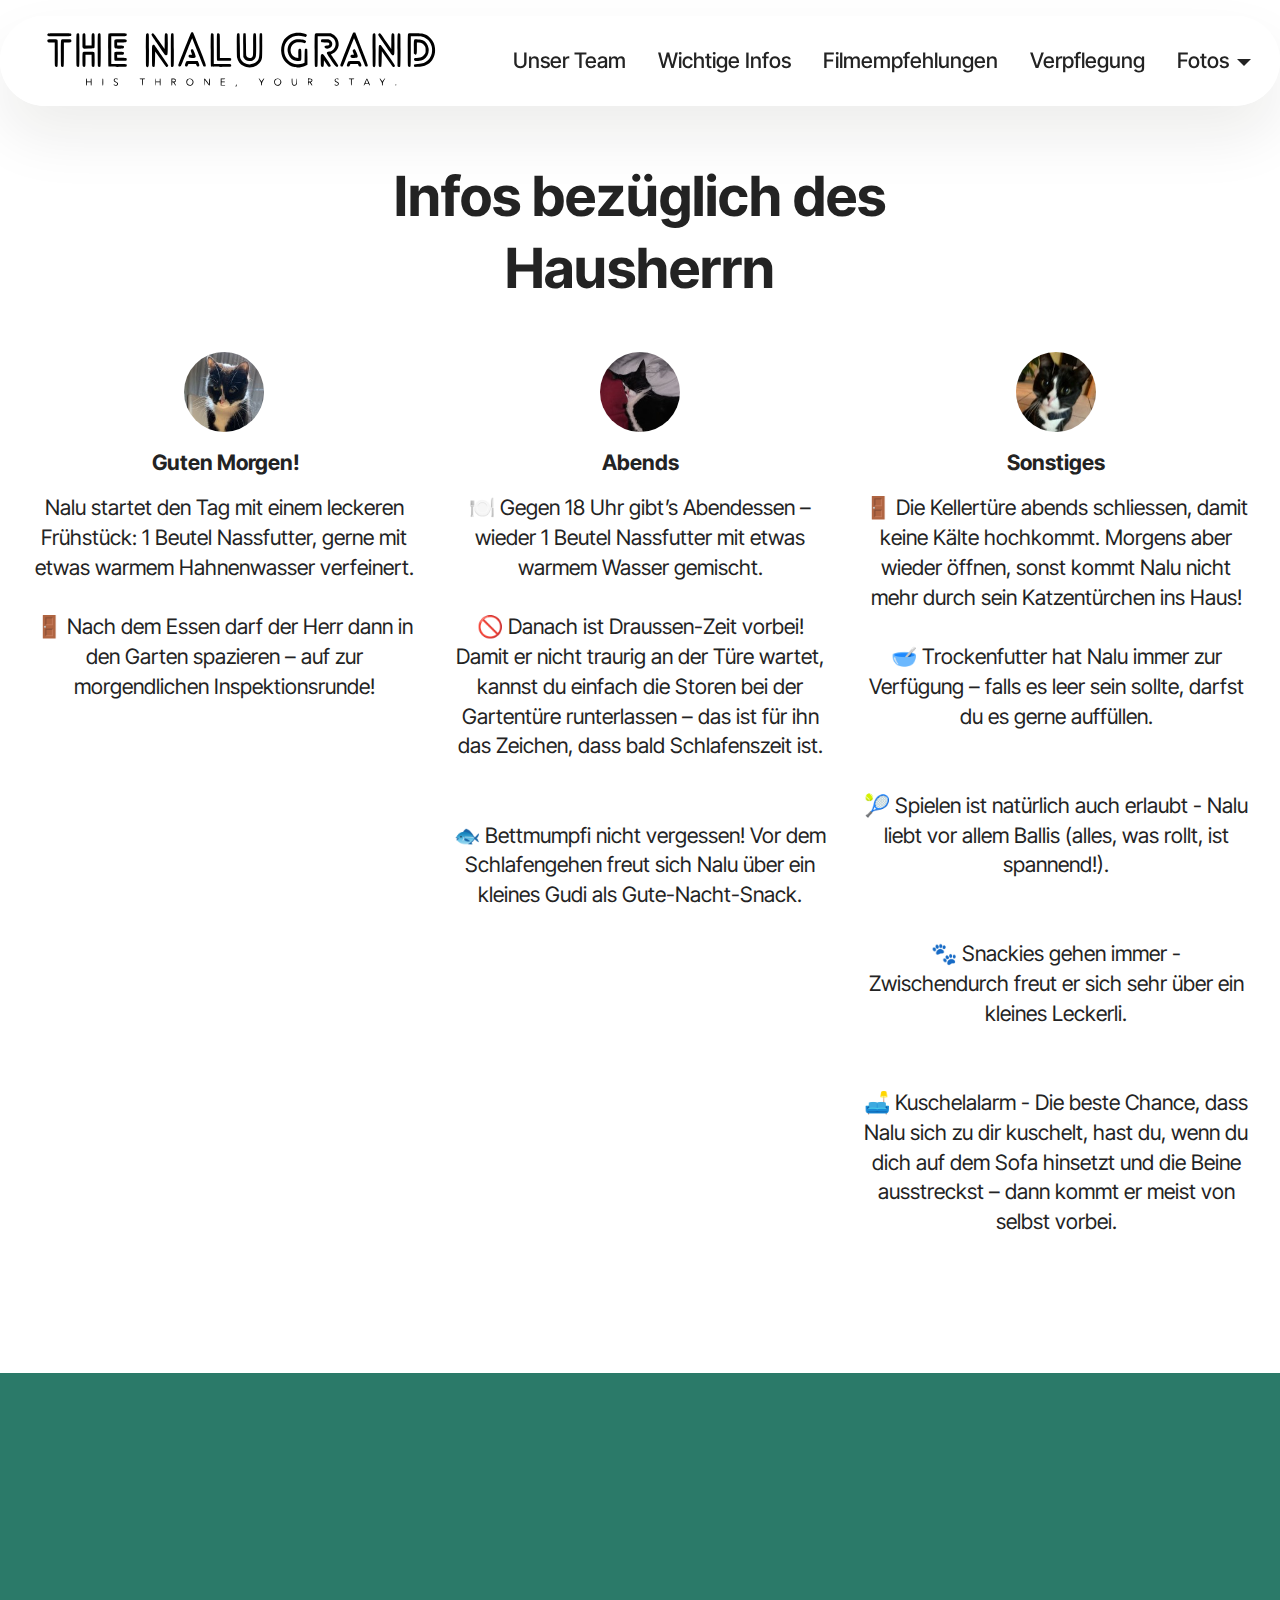
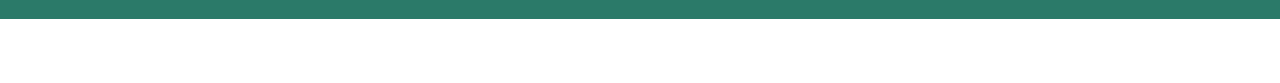
==== page1.html @ f03524ad "Add files via upload" ====
<!DOCTYPE html>
<html  >
<head>
  <!-- Site made with Mobirise Website Builder v5.9.25, https://mobirise.com -->
  <meta charset="UTF-8">
  <meta http-equiv="X-UA-Compatible" content="IE=edge">
  <meta name="generator" content="Mobirise v5.9.25, mobirise.com">
  <meta name="viewport" content="width=device-width, initial-scale=1, minimum-scale=1">
  <link rel="shortcut icon" href="assets/images/bildschirmfoto-2025-02-04-um-19.02.00.svg" type="image/x-icon">
  <meta name="description" content="">
  
  
  <title>Wichtige Infos</title>
  <link rel="stylesheet" href="assets/web/assets/mobirise-icons2/mobirise2.css">
  <link rel="stylesheet" href="assets/bootstrap/css/bootstrap.min.css">
  <link rel="stylesheet" href="assets/bootstrap/css/bootstrap-grid.min.css">
  <link rel="stylesheet" href="assets/bootstrap/css/bootstrap-reboot.min.css">
  <link rel="stylesheet" href="assets/animatecss/animate.css">
  <link rel="stylesheet" href="assets/dropdown/css/style.css">
  <link rel="stylesheet" href="assets/socicon/css/styles.css">
  <link rel="stylesheet" href="assets/theme/css/style.css">
  <link rel="preload" href="https://fonts.googleapis.com/css?family=Inter+Tight:100,200,300,400,500,600,700,800,900,100i,200i,300i,400i,500i,600i,700i,800i,900i&display=swap" as="style" onload="this.onload=null;this.rel='stylesheet'">
  <noscript><link rel="stylesheet" href="https://fonts.googleapis.com/css?family=Inter+Tight:100,200,300,400,500,600,700,800,900,100i,200i,300i,400i,500i,600i,700i,800i,900i&display=swap"></noscript>
  <link rel="preload" as="style" href="assets/mobirise/css/mbr-additional.css?v=PeWHFp"><link rel="stylesheet" href="assets/mobirise/css/mbr-additional.css?v=PeWHFp" type="text/css">

  
  
  
</head>
<body>
  
  <section data-bs-version="5.1" class="menu menu2 cid-tJS6tZXiPa" once="menu" id="menu02-1i">
	

	<nav class="navbar navbar-dropdown navbar-fixed-top navbar-expand-lg">
		<div class="container">
			<div class="navbar-brand">
				<span class="navbar-logo">
					<a href="index.html">
						<img src="assets/images/bildschirmfoto-2025-02-04-um-19.02.00.svg" alt="" style="height: 4.2rem;">
					</a>
				</span>
				<span class="navbar-caption-wrap"><a class="navbar-caption text-black text-primary display-4" href="index.html#header05-1">&nbsp;</a></span>
			</div>
			<button class="navbar-toggler" type="button" data-toggle="collapse" data-bs-toggle="collapse" data-target="#navbarSupportedContent" data-bs-target="#navbarSupportedContent" aria-controls="navbarNavAltMarkup" aria-expanded="false" aria-label="Toggle navigation">
				<div class="hamburger">
					<span></span>
					<span></span>
					<span></span>
					<span></span>
				</div>
			</button>
			<div class="collapse navbar-collapse" id="navbarSupportedContent">
				<ul class="navbar-nav nav-dropdown nav-right" data-app-modern-menu="true"><li class="nav-item">
						<a class="nav-link link text-black text-primary display-4" href="index.html#features04-w" aria-expanded="false">Unser Team</a>
					</li><li class="nav-item"><a class="nav-link link text-black text-primary display-4" href="page1.html">Wichtige Infos</a></li><li class="nav-item"><a class="nav-link link text-black text-primary display-4" href="index.html#features04-w">Filmempfehlungen</a></li><li class="nav-item"><a class="nav-link link text-black text-primary display-4" href="index.html#features04-w">Verpflegung</a></li><li class="nav-item dropdown open"><a class="nav-link link text-black text-primary dropdown-toggle show display-4" href="index.html#features04-w" data-toggle="dropdown-submenu" data-bs-toggle="dropdown" data-bs-auto-close="outside" aria-expanded="true">Fotos</a><div class="dropdown-menu show" aria-labelledby="dropdown-930" data-bs-popper="none"><a class="text-black text-primary show dropdown-item display-4" href="page2.html">Nalu's Lifestyle</a><a class="text-black text-primary dropdown-item display-4" href="page3.html">Nalu's Freunde</a></div></li></ul>
				
				
			</div>
		</div>
	</nav>
</section>

<section data-bs-version="5.1" class="features16 cid-uBV52lkZhT" id="features016-1k">  
  
  
  
  <div class="container">
    <div class="row justify-content-center mb-5">
      <div class="col-12 content-head">
        <h4 class="mbr-section-title mbr-fonts-style align-center mb-0 display-2">
          <strong>Infos bezüglich des Hausherrn</strong></h4>
        
      </div>
    </div>
    <div class="row justify-content-center">
      
      
      <div class="item features-without-image col-12 col-lg-4 active">
        <div class="item-wrapper">
          <div class="card-box">
            <div class="img-box">
              <div class="image-wrapper mb-3">
                <img src="assets/images/img-20240518-wa0001-160x284.jpeg" alt="Mobirise Website Builder" data-slide-to="0" data-bs-slide-to="0">
              </div>
            </div>
            <h4 class="card-title mbr-fonts-style mb-0 display-7"><strong>&nbsp;Guten Morgen!</strong></h4>
            <h5 class="card-text mbr-fonts-style mt-3 display-7">Nalu startet den Tag mit einem leckeren Frühstück: 1 Beutel Nassfutter, gerne mit etwas warmem Hahnenwasser verfeinert.<br><br><div>🚪 Nach dem Essen darf der Herr dann in den Garten spazieren – auf zur morgendlichen Inspektionsrunde!</div></h5>
            <div class="link-wrap">
              
            </div>
          </div>
        </div>
      </div><div class="item features-without-image col-12 col-lg-4">
        <div class="item-wrapper">
          <div class="card-box">
            <div class="img-box">
              <div class="image-wrapper mb-3">
                <img src="assets/images/img-20231008-wa0001-160x284.jpeg" alt="Mobirise Website Builder" data-slide-to="1" data-bs-slide-to="1">
              </div>
            </div>
            <h4 class="card-title mbr-fonts-style mb-0 display-7">
              <strong>Abends</strong></h4>
            <h5 class="card-text mbr-fonts-style mt-3 display-7">🍽️ Gegen 18 Uhr gibt’s Abendessen – wieder 1 Beutel Nassfutter mit etwas warmem Wasser gemischt.<br><br><div>🚫 Danach ist Draussen-Zeit vorbei! Damit er nicht traurig an der Türe wartet, kannst du einfach die Storen bei der Gartentüre runterlassen – das ist für ihn das Zeichen, dass bald Schlafenszeit ist.</div><br><div><br></div><div>🐟 Bettmumpfi nicht vergessen! Vor dem Schlafengehen freut sich Nalu über ein kleines Gudi als Gute-Nacht-Snack.</div></h5>
            <div class="link-wrap">
              
            </div>
          </div>
        </div>
      </div><div class="item features-without-image col-12 col-lg-4">
        <div class="item-wrapper">
          <div class="card-box">
            <div class="img-box">
              <div class="image-wrapper mb-3">
                <img src="assets/images/img-20230831-wa0004-160x213.jpeg" alt="Mobirise Website Builder" data-slide-to="2" data-bs-slide-to="2">
              </div>
            </div>
            <h4 class="card-title mbr-fonts-style mb-0 display-7">
              <strong>Sonstiges</strong></h4>
            <h5 class="card-text mbr-fonts-style mt-3 display-7">🚪 Die Kellertüre abends schliessen, damit keine Kälte hochkommt. Morgens aber wieder öffnen, sonst kommt Nalu nicht mehr durch sein Katzentürchen ins Haus!<br><br><div>🥣 Trockenfutter hat Nalu immer zur Verfügung – falls es leer sein sollte, darfst du es gerne auffüllen.</div><br><div><br></div><div>🎾 Spielen ist natürlich auch erlaubt - Nalu liebt vor allem Ballis (alles, was rollt, ist spannend!).</div><br><div><br></div><div>🐾 Snackies gehen immer - Zwischendurch freut er sich sehr über ein kleines Leckerli.</div><br><div><br></div><div>🛋️ Kuschelalarm - Die beste Chance, dass Nalu sich zu dir kuschelt, hast du, wenn du dich auf dem Sofa hinsetzt und die Beine ausstreckst – dann kommt er meist von selbst vorbei.</div></h5>
            <div class="link-wrap">
              
            </div>
          </div>
        </div>
      </div>
    </div>
  </div>
</section>

<section data-bs-version="5.1" class="footer1 programm5 cid-tJS9NNcTLZ" once="footers" id="footer03-1j">

        

    

    <div class="container">
        <div class="row">

            <div class="row-links mb-4">
                <ul class="header-menu">
                  
                  
                  
                  
                <li class="header-menu-item mbr-fonts-style display-5">&nbsp;</li><li class="header-menu-item mbr-fonts-style display-5">&nbsp;</li><li class="header-menu-item mbr-fonts-style display-5">&nbsp;</li><li class="header-menu-item mbr-fonts-style display-5">&nbsp;</li></ul>
              </div>

            <div class="col-12">
                
            </div>
            <div class="col-12 mt-5">
                <p class="mbr-fonts-style copyright display-7">
                    © Copyright 2025 The Nalu Grand</p>
            </div>
        </div>
    </div>
</section><section class="display-7" style="padding: 0;align-items: center;justify-content: center;flex-wrap: wrap;    align-content: center;display: flex;position: relative;height: 4rem;"><a href="https://mobiri.se/3126587" style="flex: 1 1;height: 4rem;position: absolute;width: 100%;z-index: 1;"><img alt="" style="height: 4rem;" src="[data-uri]"></a><p style="margin: 0;text-align: center;" class="display-7">&#8204;</p><a style="z-index:1" href="https://mobirise.com/builder/ai-website-creator.html">AI Website Creator</a></section><script src="assets/bootstrap/js/bootstrap.bundle.min.js"></script>  <script src="assets/smoothscroll/smooth-scroll.js"></script>  <script src="assets/ytplayer/index.js"></script>  <script src="assets/dropdown/js/navbar-dropdown.js"></script>  <script src="assets/theme/js/script.js"></script>  
  
  
  <input name="animation" type="hidden">
  </body>
</html>
---- assets/web/assets/mobirise-icons2/mobirise2.css ----
@font-face {
  font-family: 'Moririse2';
  font-display: swap;
  src:  url('mobirise2.eot?f2bix4');
  src:  url('mobirise2.eot?f2bix4#iefix') format('embedded-opentype'),
    url('mobirise2.ttf?f2bix4') format('truetype'),
    url('mobirise2.woff?f2bix4') format('woff'),
    url('mobirise2.svg?f2bix4#mobirise2') format('svg');
  font-weight: normal;
  font-style: normal;
}

[class^="mobi-"], [class*=" mobi-"] {
  /* use !important to prevent issues with browser extensions that change fonts */
  font-family: 'Moririse2' !important;
  speak: none;
  font-style: normal;
  font-weight: normal;
  font-variant: normal;
  text-transform: none;
  line-height: 1;

  /* Better Font Rendering =========== */
  -webkit-font-smoothing: antialiased;
  -moz-osx-font-smoothing: grayscale;
}

.mobi-mbri-add-submenu:before {
  content: "\e900";
}
.mobi-mbri-alert:before {
  content: "\e901";
}
.mobi-mbri-align-center:before {
  content: "\e902";
}
.mobi-mbri-align-justify:before {
  content: "\e903";
}
.mobi-mbri-align-left:before {
  content: "\e904";
}
.mobi-mbri-align-right:before {
  content: "\e905";
}
.mobi-mbri-android:before {
  content: "\e906";
}
.mobi-mbri-apple:before {
  content: "\e907";
}
.mobi-mbri-arrow-down:before {
  content: "\e908";
}
.mobi-mbri-arrow-next:before {
  content: "\e909";
}
.mobi-mbri-arrow-prev:before {
  content: "\e90a";
}
.mobi-mbri-arrow-up:before {
  content: "\e90b";
}
.mobi-mbri-bold:before {
  content: "\e90c";
}
.mobi-mbri-bookmark:before {
  content: "\e90d";
}
.mobi-mbri-bootstrap:before {
  content: "\e90e";
}
.mobi-mbri-briefcase:before {
  content: "\e90f";
}
.mobi-mbri-browse:before {
  content: "\e910";
}
.mobi-mbri-bulleted-list:before {
  content: "\e911";
}
.mobi-mbri-calendar:before {
  content: "\e912";
}
.mobi-mbri-camera:before {
  content: "\e913";
}
.mobi-mbri-cart-add:before {
  content: "\e914";
}
.mobi-mbri-cart-full:before {
  content: "\e915";
}
.mobi-mbri-cash:before {
  content: "\e916";
}
.mobi-mbri-change-style:before {
  content: "\e917";
}
.mobi-mbri-chat:before {
  content: "\e918";
}
.mobi-mbri-clock:before {
  content: "\e919";
}
.mobi-mbri-close:before {
  content: "\e91a";
}
.mobi-mbri-cloud:before {
  content: "\e91b";
}
.mobi-mbri-code:before {
  content: "\e91c";
}
.mobi-mbri-contact-form:before {
  content: "\e91d";
}
.mobi-mbri-credit-card:before {
  content: "\e91e";
}
.mobi-mbri-cursor-click:before {
  content: "\e91f";
}
.mobi-mbri-cust-feedback:before {
  content: "\e920";
}
.mobi-mbri-database:before {
  content: "\e921";
}
.mobi-mbri-delivery:before {
  content: "\e922";
}
.mobi-mbri-desktop:before {
  content: "\e923";
}
.mobi-mbri-devices:before {
  content: "\e924";
}
.mobi-mbri-down:before {
  content: "\e925";
}
.mobi-mbri-download-2:before {
  content: "\e926";
}
.mobi-mbri-download:before {
  content: "\e927";
}
.mobi-mbri-drag-n-drop-2:before {
  content: "\e928";
}
.mobi-mbri-drag-n-drop:before {
  content: "\e929";
}
.mobi-mbri-edit-2:before {
  content: "\e92a";
}
.mobi-mbri-edit:before {
  content: "\e92b";
}
.mobi-mbri-error:before {
  content: "\e92c";
}
.mobi-mbri-extension:before {
  content: "\e92d";
}
.mobi-mbri-features:before {
  content: "\e92e";
}
.mobi-mbri-file:before {
  content: "\e92f";
}
.mobi-mbri-flag:before {
  content: "\e930";
}
.mobi-mbri-folder:before {
  content: "\e931";
}
.mobi-mbri-gift:before {
  content: "\e932";
}
.mobi-mbri-github:before {
  content: "\e933";
}
.mobi-mbri-globe-2:before {
  content: "\e934";
}
.mobi-mbri-globe:before {
  content: "\e935";
}
.mobi-mbri-growing-chart:before {
  content: "\e936";
}
.mobi-mbri-hearth:before {
  content: "\e937";
}
.mobi-mbri-help:before {
  content: "\e938";
}
.mobi-mbri-home:before {
  content: "\e939";
}
.mobi-mbri-hot-cup:before {
  content: "\e93a";
}
.mobi-mbri-idea:before {
  content: "\e93b";
}
.mobi-mbri-image-gallery:before {
  content: "\e93c";
}
.mobi-mbri-image-slider:before {
  content: "\e93d";
}
.mobi-mbri-info:before {
  content: "\e93e";
}
.mobi-mbri-italic:before {
  content: "\e93f";
}
.mobi-mbri-key:before {
  content: "\e940";
}
.mobi-mbri-laptop:before {
  content: "\e941";
}
.mobi-mbri-layers:before {
  content: "\e942";
}
.mobi-mbri-left-right:before {
  content: "\e943";
}
.mobi-mbri-left:before {
  content: "\e944";
}
.mobi-mbri-letter:before {
  content: "\e945";
}
.mobi-mbri-like:before {
  content: "\e946";
}
.mobi-mbri-link:before {
  content: "\e947";
}
.mobi-mbri-lock:before {
  content: "\e948";
}
.mobi-mbri-login:before {
  content: "\e949";
}
.mobi-mbri-logout:before {
  content: "\e94a";
}
.mobi-mbri-magic-stick:before {
  content: "\e94b";
}
.mobi-mbri-map-pin:before {
  content: "\e94c";
}
.mobi-mbri-menu:before {
  content: "\e94d";
}
.mobi-mbri-mobile-2:before {
  content: "\e94e";
}
.mobi-mbri-mobile-horizontal:before {
  content: "\e94f";
}
.mobi-mbri-mobile:before {
  content: "\e950";
}
.mobi-mbri-mobirise:before {
  content: "\e951";
}
.mobi-mbri-more-horizontal:before {
  content: "\e952";
}
.mobi-mbri-more-vertical:before {
  content: "\e953";
}
.mobi-mbri-music:before {
  content: "\e954";
}
.mobi-mbri-new-file:before {
  content: "\e955";
}
.mobi-mbri-numbered-list:before {
  content: "\e956";
}
.mobi-mbri-opened-folder:before {
  content: "\e957";
}
.mobi-mbri-pages:before {
  content: "\e958";
}
.mobi-mbri-paper-plane:before {
  content: "\e959";
}
.mobi-mbri-paperclip:before {
  content: "\e95a";
}
.mobi-mbri-phone:before {
  content: "\e95b";
}
.mobi-mbri-photo:before {
  content: "\e95c";
}
.mobi-mbri-photos:before {
  content: "\e95d";
}
.mobi-mbri-pin:before {
  content: "\e95e";
}
.mobi-mbri-play:before {
  content: "\e95f";
}
.mobi-mbri-plus:before {
  content: "\e960";
}
.mobi-mbri-preview:before {
  content: "\e961";
}
.mobi-mbri-print:before {
  content: "\e962";
}
.mobi-mbri-protect:before {
  content: "\e963";
}
.mobi-mbri-question:before {
  content: "\e964";
}
.mobi-mbri-quote-left:before {
  content: "\e965";
}
.mobi-mbri-quote-right:before {
  content: "\e966";
}
.mobi-mbri-redo:before {
  content: "\e967";
}
.mobi-mbri-refresh:before {
  content: "\e968";
}
.mobi-mbri-responsive-2:before {
  content: "\e969";
}
.mobi-mbri-responsive:before {
  content: "\e96a";
}
.mobi-mbri-right:before {
  content: "\e96b";
}
.mobi-mbri-rocket:before {
  content: "\e96c";
}
.mobi-mbri-sad-face:before {
  content: "\e96d";
}
.mobi-mbri-sale:before {
  content: "\e96e";
}
.mobi-mbri-save:before {
  content: "\e96f";
}
.mobi-mbri-search:before {
  content: "\e970";
}
.mobi-mbri-setting-2:before {
  content: "\e971";
}
.mobi-mbri-setting-3:before {
  content: "\e972";
}
.mobi-mbri-setting:before {
  content: "\e973";
}
.mobi-mbri-share:before {
  content: "\e974";
}
.mobi-mbri-shopping-bag:before {
  content: "\e975";
}
.mobi-mbri-shopping-basket:before {
  content: "\e976";
}
.mobi-mbri-shopping-cart:before {
  content: "\e977";
}
.mobi-mbri-sites:before {
  content: "\e978";
}
.mobi-mbri-smile-face:before {
  content: "\e979";
}
.mobi-mbri-speed:before {
  content: "\e97a";
}
.mobi-mbri-star:before {
  content: "\e97b";
}
.mobi-mbri-success:before {
  content: "\e97c";
}
.mobi-mbri-sun:before {
  content: "\e97d";
}
.mobi-mbri-sun2:before {
  content: "\e97e";
}
.mobi-mbri-tablet-vertical:before {
  content: "\e97f";
}
.mobi-mbri-tablet:before {
  content: "\e980";
}
.mobi-mbri-target:before {
  content: "\e981";
}
.mobi-mbri-timer:before {
  content: "\e982";
}
.mobi-mbri-to-ftp:before {
  content: "\e983";
}
.mobi-mbri-to-local-drive:before {
  content: "\e984";
}
.mobi-mbri-touch-swipe:before {
  content: "\e985";
}
.mobi-mbri-touch:before {
  content: "\e986";
}
.mobi-mbri-trash:before {
  content: "\e987";
}
.mobi-mbri-underline:before {
  content: "\e988";
}
.mobi-mbri-undo:before {
  content: "\e989";
}
.mobi-mbri-unlink:before {
  content: "\e98a";
}
.mobi-mbri-unlock:before {
  content: "\e98b";
}
.mobi-mbri-up-down:before {
  content: "\e98c";
}
.mobi-mbri-up:before {
  content: "\e98d";
}
.mobi-mbri-update:before {
  content: "\e98e";
}
.mobi-mbri-upload-2:before {
  content: "\e98f";
}
.mobi-mbri-upload:before {
  content: "\e990";
}
.mobi-mbri-user-2:before {
  content: "\e991";
}
.mobi-mbri-user:before {
  content: "\e992";
}
.mobi-mbri-users:before {
  content: "\e993";
}
.mobi-mbri-video-play:before {
  content: "\e994";
}
.mobi-mbri-video:before {
  content: "\e995";
}
.mobi-mbri-watch:before {
  content: "\e996";
}
.mobi-mbri-website-theme-2:before {
  content: "\e997";
}
.mobi-mbri-website-theme:before {
  content: "\e998";
}
.mobi-mbri-wifi:before {
  content: "\e999";
}
.mobi-mbri-windows:before {
  content: "\e99a";
}
.mobi-mbri-zoom-in:before {
  content: "\e99b";
}
.mobi-mbri-zoom-out:before {
  content: "\e99c";
}
---- assets/dropdown/css/style.css ----
.navbar-dropdown {
  left: 0;
  padding: 0;
  position: absolute;
  right: 0;
  top: 0;
  transition: all 0.45s ease;
  z-index: 1030;
  background: #282828; }
  .navbar-dropdown .navbar-logo {
    margin-right: 0.8rem;
    transition: margin 0.3s ease-in-out;
    vertical-align: middle; }
    .navbar-dropdown .navbar-logo img {
      height: 3.125rem;
      transition: all 0.3s ease-in-out; }
    .navbar-dropdown .navbar-logo.mbr-iconfont {
      font-size: 3.125rem;
      line-height: 3.125rem; }
  .navbar-dropdown .navbar-caption {
    font-weight: 700;
    white-space: normal;
    vertical-align: -4px;
    line-height: 3.125rem !important; }
    .navbar-dropdown .navbar-caption, .navbar-dropdown .navbar-caption:hover {
      color: inherit;
      text-decoration: none; }
  .navbar-dropdown .mbr-iconfont + .navbar-caption {
    vertical-align: -1px; }
  .navbar-dropdown.navbar-fixed-top {
    position: fixed; }
  .navbar-dropdown .navbar-brand span {
    vertical-align: -4px; }
  .navbar-dropdown.bg-color.transparent {
    background: none; }
  .navbar-dropdown.navbar-short .navbar-brand {
    padding: 0.625rem 0; }
    .navbar-dropdown.navbar-short .navbar-brand span {
      vertical-align: -1px; }
  .navbar-dropdown.navbar-short .navbar-caption {
    line-height: 2.375rem !important;
    vertical-align: -2px; }
  .navbar-dropdown.navbar-short .navbar-logo {
    margin-right: 0.5rem; }
    .navbar-dropdown.navbar-short .navbar-logo img {
      height: 2.375rem; }
    .navbar-dropdown.navbar-short .navbar-logo.mbr-iconfont {
      font-size: 2.375rem;
      line-height: 2.375rem; }
  .navbar-dropdown.navbar-short .mbr-table-cell {
    height: 3.625rem; }
  .navbar-dropdown .navbar-close {
    left: 0.6875rem;
    position: fixed;
    top: 0.75rem;
    z-index: 1000; }
  .navbar-dropdown .hamburger-icon {
    content: "";
    display: inline-block;
    vertical-align: middle;
    width: 16px;
    -webkit-box-shadow: 0 -6px 0 1px #282828,0 0 0 1px #282828,0 6px 0 1px #282828;
    -moz-box-shadow: 0 -6px 0 1px #282828,0 0 0 1px #282828,0 6px 0 1px #282828;
    box-shadow: 0 -6px 0 1px #282828,0 0 0 1px #282828,0 6px 0 1px #282828; }

.dropdown-menu .dropdown-toggle[data-toggle="dropdown-submenu"]::after {
  border-bottom: 0.35em solid transparent;
  border-left: 0.35em solid;
  border-right: 0;
  border-top: 0.35em solid transparent;
  margin-left: 0.3rem; }

.dropdown-menu .dropdown-item:focus {
  outline: 0; }

.nav-dropdown {
  font-size: 0.75rem;
  font-weight: 500;
  height: auto !important; }
  .nav-dropdown .nav-btn {
    padding-left: 1rem; }
  .nav-dropdown .link {
    margin: .667em 1.667em;
    font-weight: 500;
    padding: 0;
    transition: color .2s ease-in-out; }
    .nav-dropdown .link.dropdown-toggle {
      margin-right: 2.583em; }
      .nav-dropdown .link.dropdown-toggle::after {
        margin-left: .25rem;
        border-top: 0.35em solid;
        border-right: 0.35em solid transparent;
        border-left: 0.35em solid transparent;
        border-bottom: 0; }
      .nav-dropdown .link.dropdown-toggle[aria-expanded="true"] {
        margin: 0;
        padding: 0.667em 3.263em  0.667em 1.667em; }
  .nav-dropdown .link::after,
  .nav-dropdown .dropdown-item::after {
    color: inherit; }
  .nav-dropdown .btn {
    font-size: 0.75rem;
    font-weight: 700;
    letter-spacing: 0;
    margin-bottom: 0;
    padding-left: 1.25rem;
    padding-right: 1.25rem; }
  .nav-dropdown .dropdown-menu {
    border-radius: 0;
    border: 0;
    left: 0;
    margin: 0;
    padding-bottom: 1.25rem;
    padding-top: 1.25rem;
    position: relative; }
  .nav-dropdown .dropdown-submenu {
    margin-left: 0.125rem;
    top: 0; }
  .nav-dropdown .dropdown-item {
    font-weight: 500;
    line-height: 2;
    padding: 0.3846em 4.615em 0.3846em 1.5385em;
    position: relative;
    transition: color .2s ease-in-out, background-color .2s ease-in-out; }
    .nav-dropdown .dropdown-item::after {
      margin-top: -0.3077em;
      position: absolute;
      right: 1.1538em;
      top: 50%; }
    .nav-dropdown .dropdown-item:focus, .nav-dropdown .dropdown-item:hover {
      background: none; }

@media (max-width: 767px) {
  .nav-dropdown.navbar-toggleable-sm {
    bottom: 0;
    display: none;
    left: 0;
    overflow-x: hidden;
    position: fixed;
    top: 0;
    transform: translateX(-100%);
    -ms-transform: translateX(-100%);
    -webkit-transform: translateX(-100%);
    width: 18.75rem;
    z-index: 999; } }
.nav-dropdown.navbar-toggleable-xl {
  bottom: 0;
  display: none;
  left: 0;
  overflow-x: hidden;
  position: fixed;
  top: 0;
  transform: translateX(-100%);
  -ms-transform: translateX(-100%);
  -webkit-transform: translateX(-100%);
  width: 18.75rem;
  z-index: 999; }

.nav-dropdown-sm {
  display: block !important;
  overflow-x: hidden;
  overflow: auto;
  padding-top: 3.875rem; }
  .nav-dropdown-sm::after {
    content: "";
    display: block;
    height: 3rem;
    width: 100%; }
  .nav-dropdown-sm.collapse.in ~ .navbar-close {
    display: block !important; }
  .nav-dropdown-sm.collapsing, .nav-dropdown-sm.collapse.in {
    transform: translateX(0);
    -ms-transform: translateX(0);
    -webkit-transform: translateX(0);
    transition: all 0.25s ease-out;
    -webkit-transition: all 0.25s ease-out;
    background: #282828; }
  .nav-dropdown-sm.collapsing[aria-expanded="false"] {
    transform: translateX(-100%);
    -ms-transform: translateX(-100%);
    -webkit-transform: translateX(-100%); }
  .nav-dropdown-sm .nav-item {
    display: block;
    margin-left: 0 !important;
    padding-left: 0; }
  .nav-dropdown-sm .link,
  .nav-dropdown-sm .dropdown-item {
    border-top: 1px dotted rgba(255, 255, 255, 0.1);
    font-size: 0.8125rem;
    line-height: 1.6;
    margin: 0 !important;
    padding: 0.875rem 2.4rem 0.875rem 1.5625rem !important;
    position: relative;
    white-space: normal; }
    .nav-dropdown-sm .link:focus, .nav-dropdown-sm .link:hover,
    .nav-dropdown-sm .dropdown-item:focus,
    .nav-dropdown-sm .dropdown-item:hover {
      background: rgba(0, 0, 0, 0.2) !important;
      color: #c0a375; }
  .nav-dropdown-sm .nav-btn {
    position: relative;
    padding: 1.5625rem 1.5625rem 0 1.5625rem; }
    .nav-dropdown-sm .nav-btn::before {
      border-top: 1px dotted rgba(255, 255, 255, 0.1);
      content: "";
      left: 0;
      position: absolute;
      top: 0;
      width: 100%; }
    .nav-dropdown-sm .nav-btn + .nav-btn {
      padding-top: 0.625rem; }
      .nav-dropdown-sm .nav-btn + .nav-btn::before {
        display: none; }
  .nav-dropdown-sm .btn {
    padding: 0.625rem 0; }
  .nav-dropdown-sm .dropdown-toggle[data-toggle="dropdown-submenu"]::after {
    margin-left: .25rem;
    border-top: 0.35em solid;
    border-right: 0.35em solid transparent;
    border-left: 0.35em solid transparent;
    border-bottom: 0; }
  .nav-dropdown-sm .dropdown-toggle[data-toggle="dropdown-submenu"][aria-expanded="true"]::after {
    border-top: 0;
    border-right: 0.35em solid transparent;
    border-left: 0.35em solid transparent;
    border-bottom: 0.35em solid; }
  .nav-dropdown-sm .dropdown-menu {
    margin: 0;
    padding: 0;
    position: relative;
    top: 0;
    left: 0;
    width: 100%;
    border: 0;
    float: none;
    border-radius: 0;
    background: none; }
  .nav-dropdown-sm .dropdown-submenu {
    left: 100%;
    margin-left: 0.125rem;
    margin-top: -1.25rem;
    top: 0; }

.navbar-toggleable-sm .nav-dropdown .dropdown-menu {
  position: absolute; }

.navbar-toggleable-sm .nav-dropdown .dropdown-submenu {
  left: 100%;
  margin-left: 0.125rem;
  margin-top: -1.25rem;
  top: 0; }

.navbar-toggleable-sm.opened .nav-dropdown .dropdown-menu {
  position: relative; }

.navbar-toggleable-sm.opened .nav-dropdown .dropdown-submenu {
  left: 0;
  margin-left: 00rem;
  margin-top: 0rem;
  top: 0; }

.is-builder .nav-dropdown.collapsing {
  transition: none !important; }
---- assets/socicon/css/styles.css ----
@charset "UTF-8";

@font-face {
  font-family: 'Socicon';
  src:  url('../fonts/socicon.eot');
  src:  url('../fonts/socicon.eot?#iefix') format('embedded-opentype'),
    url('../fonts/socicon.woff2') format('woff2'),
    url('../fonts/socicon.ttf') format('truetype'),
    url('../fonts/socicon.woff') format('woff'),
    url('../fonts/socicon.svg#socicon') format('svg');
  font-weight: normal;
  font-style: normal;
  font-display: swap;
}

[data-icon]:before {
  font-family: "socicon" !important;
  content: attr(data-icon);
  font-style: normal !important;
  font-weight: normal !important;
  font-variant: normal !important;
  text-transform: none !important;
  speak: none;
  line-height: 1;
  -webkit-font-smoothing: antialiased;
  -moz-osx-font-smoothing: grayscale;
}

[class^="socicon-"], [class*=" socicon-"] {
  /* use !important to prevent issues with browser extensions that change fonts */
  font-family: 'Socicon' !important;
  speak: none;
  font-style: normal;
  font-weight: normal;
  font-variant: normal;
  text-transform: none;
  line-height: 1;

  /* Better Font Rendering =========== */
  -webkit-font-smoothing: antialiased;
  -moz-osx-font-smoothing: grayscale;
}

.socicon-500px:before {
  content: "\e000";
}
.socicon-8tracks:before {
  content: "\e001";
}
.socicon-airbnb:before {
  content: "\e002";
}
.socicon-alliance:before {
  content: "\e003";
}
.socicon-amazon:before {
  content: "\e004";
}
.socicon-amplement:before {
  content: "\e005";
}
.socicon-android:before {
  content: "\e006";
}
.socicon-angellist:before {
  content: "\e007";
}
.socicon-apple:before {
  content: "\e008";
}
.socicon-appnet:before {
  content: "\e009";
}
.socicon-baidu:before {
  content: "\e00a";
}
.socicon-bandcamp:before {
  content: "\e00b";
}
.socicon-battlenet:before {
  content: "\e00c";
}
.socicon-mixer:before {
  content: "\e00d";
}
.socicon-bebee:before {
  content: "\e00e";
}
.socicon-bebo:before {
  content: "\e00f";
}
.socicon-behance:before {
  content: "\e010";
}
.socicon-blizzard:before {
  content: "\e011";
}
.socicon-blogger:before {
  content: "\e012";
}
.socicon-buffer:before {
  content: "\e013";
}
.socicon-chrome:before {
  content: "\e014";
}
.socicon-coderwall:before {
  content: "\e015";
}
.socicon-curse:before {
  content: "\e016";
}
.socicon-dailymotion:before {
  content: "\e017";
}
.socicon-deezer:before {
  content: "\e018";
}
.socicon-delicious:before {
  content: "\e019";
}
.socicon-deviantart:before {
  content: "\e01a";
}
.socicon-diablo:before {
  content: "\e01b";
}
.socicon-digg:before {
  content: "\e01c";
}
.socicon-discord:before {
  content: "\e01d";
}
.socicon-disqus:before {
  content: "\e01e";
}
.socicon-douban:before {
  content: "\e01f";
}
.socicon-draugiem:before {
  content: "\e020";
}
.socicon-dribbble:before {
  content: "\e021";
}
.socicon-drupal:before {
  content: "\e022";
}
.socicon-ebay:before {
  content: "\e023";
}
.socicon-ello:before {
  content: "\e024";
}
.socicon-endomodo:before {
  content: "\e025";
}
.socicon-envato:before {
  content: "\e026";
}
.socicon-etsy:before {
  content: "\e027";
}
.socicon-facebook:before {
  content: "\e028";
}
.socicon-feedburner:before {
  content: "\e029";
}
.socicon-filmweb:before {
  content: "\e02a";
}
.socicon-firefox:before {
  content: "\e02b";
}
.socicon-flattr:before {
  content: "\e02c";
}
.socicon-flickr:before {
  content: "\e02d";
}
.socicon-formulr:before {
  content: "\e02e";
}
.socicon-forrst:before {
  content: "\e02f";
}
.socicon-foursquare:before {
  content: "\e030";
}
.socicon-friendfeed:before {
  content: "\e031";
}
.socicon-github:before {
  content: "\e032";
}
.socicon-goodreads:before {
  content: "\e033";
}
.socicon-google:before {
  content: "\e034";
}
.socicon-googlescholar:before {
  content: "\e035";
}
.socicon-googlegroups:before {
  content: "\e036";
}
.socicon-googlephotos:before {
  content: "\e037";
}
.socicon-googleplus:before {
  content: "\e038";
}
.socicon-grooveshark:before {
  content: "\e039";
}
.socicon-hackerrank:before {
  content: "\e03a";
}
.socicon-hearthstone:before {
  content: "\e03b";
}
.socicon-hellocoton:before {
  content: "\e03c";
}
.socicon-heroes:before {
  content: "\e03d";
}
.socicon-smashcast:before {
  content: "\e03e";
}
.socicon-horde:before {
  content: "\e03f";
}
.socicon-houzz:before {
  content: "\e040";
}
.socicon-icq:before {
  content: "\e041";
}
.socicon-identica:before {
  content: "\e042";
}
.socicon-imdb:before {
  content: "\e043";
}
.socicon-instagram:before {
  content: "\e044";
}
.socicon-issuu:before {
  content: "\e045";
}
.socicon-istock:before {
  content: "\e046";
}
.socicon-itunes:before {
  content: "\e047";
}
.socicon-keybase:before {
  content: "\e048";
}
.socicon-lanyrd:before {
  content: "\e049";
}
.socicon-lastfm:before {
  content: "\e04a";
}
.socicon-line:before {
  content: "\e04b";
}
.socicon-linkedin:before {
  content: "\e04c";
}
.socicon-livejournal:before {
  content: "\e04d";
}
.socicon-lyft:before {
  content: "\e04e";
}
.socicon-macos:before {
  content: "\e04f";
}
.socicon-mail:before {
  content: "\e050";
}
.socicon-medium:before {
  content: "\e051";
}
.socicon-meetup:before {
  content: "\e052";
}
.socicon-mixcloud:before {
  content: "\e053";
}
.socicon-modelmayhem:before {
  content: "\e054";
}
.socicon-mumble:before {
  content: "\e055";
}
.socicon-myspace:before {
  content: "\e056";
}
.socicon-newsvine:before {
  content: "\e057";
}
.socicon-nintendo:before {
  content: "\e058";
}
.socicon-npm:before {
  content: "\e059";
}
.socicon-odnoklassniki:before {
  content: "\e05a";
}
.socicon-openid:before {
  content: "\e05b";
}
.socicon-opera:before {
  content: "\e05c";
}
.socicon-outlook:before {
  content: "\e05d";
}
.socicon-overwatch:before {
  content: "\e05e";
}
.socicon-patreon:before {
  content: "\e05f";
}
.socicon-paypal:before {
  content: "\e060";
}
.socicon-periscope:before {
  content: "\e061";
}
.socicon-persona:before {
  content: "\e062";
}
.socicon-pinterest:before {
  content: "\e063";
}
.socicon-play:before {
  content: "\e064";
}
.socicon-player:before {
  content: "\e065";
}
.socicon-playstation:before {
  content: "\e066";
}
.socicon-pocket:before {
  content: "\e067";
}
.socicon-qq:before {
  content: "\e068";
}
.socicon-quora:before {
  content: "\e069";
}
.socicon-raidcall:before {
  content: "\e06a";
}
.socicon-ravelry:before {
  content: "\e06b";
}
.socicon-reddit:before {
  content: "\e06c";
}
.socicon-renren:before {
  content: "\e06d";
}
.socicon-researchgate:before {
  content: "\e06e";
}
.socicon-residentadvisor:before {
  content: "\e06f";
}
.socicon-reverbnation:before {
  content: "\e070";
}
.socicon-rss:before {
  content: "\e071";
}
.socicon-sharethis:before {
  content: "\e072";
}
.socicon-skype:before {
  content: "\e073";
}
.socicon-slideshare:before {
  content: "\e074";
}
.socicon-smugmug:before {
  content: "\e075";
}
.socicon-snapchat:before {
  content: "\e076";
}
.socicon-songkick:before {
  content: "\e077";
}
.socicon-soundcloud:before {
  content: "\e078";
}
.socicon-spotify:before {
  content: "\e079";
}
.socicon-stackexchange:before {
  content: "\e07a";
}
.socicon-stackoverflow:before {
  content: "\e07b";
}
.socicon-starcraft:before {
  content: "\e07c";
}
.socicon-stayfriends:before {
  content: "\e07d";
}
.socicon-steam:before {
  content: "\e07e";
}
.socicon-storehouse:before {
  content: "\e07f";
}
.socicon-strava:before {
  content: "\e080";
}
.socicon-streamjar:before {
  content: "\e081";
}
.socicon-stumbleupon:before {
  content: "\e082";
}
.socicon-swarm:before {
  content: "\e083";
}
.socicon-teamspeak:before {
  content: "\e084";
}
.socicon-teamviewer:before {
  content: "\e085";
}
.socicon-technorati:before {
  content: "\e086";
}
.socicon-telegram:before {
  content: "\e087";
}
.socicon-tripadvisor:before {
  content: "\e088";
}
.socicon-tripit:before {
  content: "\e089";
}
.socicon-triplej:before {
  content: "\e08a";
}
.socicon-tumblr:before {
  content: "\e08b";
}
.socicon-twitch:before {
  content: "\e08c";
}
.socicon-twitter:before {
  content: "\e08d";
}
.socicon-uber:before {
  content: "\e08e";
}
.socicon-ventrilo:before {
  content: "\e08f";
}
.socicon-viadeo:before {
  content: "\e090";
}
.socicon-viber:before {
  content: "\e091";
}
.socicon-viewbug:before {
  content: "\e092";
}
.socicon-vimeo:before {
  content: "\e093";
}
.socicon-vine:before {
  content: "\e094";
}
.socicon-vkontakte:before {
  content: "\e095";
}
.socicon-warcraft:before {
  content: "\e096";
}
.socicon-wechat:before {
  content: "\e097";
}
.socicon-weibo:before {
  content: "\e098";
}
.socicon-whatsapp:before {
  content: "\e099";
}
.socicon-wikipedia:before {
  content: "\e09a";
}
.socicon-windows:before {
  content: "\e09b";
}
.socicon-wordpress:before {
  content: "\e09c";
}
.socicon-wykop:before {
  content: "\e09d";
}
.socicon-xbox:before {
  content: "\e09e";
}
.socicon-xing:before {
  content: "\e09f";
}
.socicon-yahoo:before {
  content: "\e0a0";
}
.socicon-yammer:before {
  content: "\e0a1";
}
.socicon-yandex:before {
  content: "\e0a2";
}
.socicon-yelp:before {
  content: "\e0a3";
}
.socicon-younow:before {
  content: "\e0a4";
}
.socicon-youtube:before {
  content: "\e0a5";
}
.socicon-zapier:before {
  content: "\e0a6";
}
.socicon-zerply:before {
  content: "\e0a7";
}
.socicon-zomato:before {
  content: "\e0a8";
}
.socicon-zynga:before {
  content: "\e0a9";
}
.socicon-spreadshirt:before {
  content: "\e901";
}
.socicon-gamejolt:before {
  content: "\e902";
}
.socicon-trello:before {
  content: "\e903";
}
.socicon-tunein:before {
  content: "\e904";
}
.socicon-bloglovin:before {
  content: "\e905";
}
.socicon-gamewisp:before {
  content: "\e906";
}
.socicon-messenger:before {
  content: "\e907";
}
.socicon-pandora:before {
  content: "\e908";
}
.socicon-augment:before {
  content: "\e909";
}
.socicon-bitbucket:before {
  content: "\e90a";
}
.socicon-fyuse:before {
  content: "\e90b";
}
.socicon-yt-gaming:before {
  content: "\e90c";
}
.socicon-sketchfab:before {
  content: "\e90d";
}
.socicon-mobcrush:before {
  content: "\e90e";
}
.socicon-microsoft:before {
  content: "\e90f";
}
.socicon-realtor:before {
  content: "\e910";
}
.socicon-tidal:before {
  content: "\e911";
}
.socicon-qobuz:before {
  content: "\e912";
}
.socicon-natgeo:before {
  content: "\e913";
}
.socicon-mastodon:before {
  content: "\e914";
}
.socicon-unsplash:before {
  content: "\e915";
}
.socicon-homeadvisor:before {
  content: "\e916";
}
.socicon-angieslist:before {
  content: "\e917";
}
.socicon-codepen:before {
  content: "\e918";
}
.socicon-slack:before {
  content: "\e919";
}
.socicon-openaigym:before {
  content: "\e91a";
}
.socicon-logmein:before {
  content: "\e91b";
}
.socicon-fiverr:before {
  content: "\e91c";
}
.socicon-gotomeeting:before {
  content: "\e91d";
}
.socicon-aliexpress:before {
  content: "\e91e";
}
.socicon-guru:before {
  content: "\e91f";
}
.socicon-appstore:before {
  content: "\e920";
}
.socicon-homes:before {
  content: "\e921";
}
.socicon-zoom:before {
  content: "\e922";
}
.socicon-alibaba:before {
  content: "\e923";
}
.socicon-craigslist:before {
  content: "\e924";
}
.socicon-wix:before {
  content: "\e925";
}
.socicon-redfin:before {
  content: "\e926";
}
.socicon-googlecalendar:before {
  content: "\e927";
}
.socicon-shopify:before {
  content: "\e928";
}
.socicon-freelancer:before {
  content: "\e929";
}
.socicon-seedrs:before {
  content: "\e92a";
}
.socicon-bing:before {
  content: "\e92b";
}
.socicon-doodle:before {
  content: "\e92c";
}
.socicon-bonanza:before {
  content: "\e92d";
}
.socicon-squarespace:before {
  content: "\e92e";
}
.socicon-toptal:before {
  content: "\e92f";
}
.socicon-gust:before {
  content: "\e930";
}
.socicon-ask:before {
  content: "\e931";
}
.socicon-trulia:before {
  content: "\e932";
}
.socicon-loomly:before {
  content: "\e933";
}
.socicon-ghost:before {
  content: "\e934";
}
.socicon-upwork:before {
  content: "\e935";
}
.socicon-fundable:before {
  content: "\e936";
}
.socicon-booking:before {
  content: "\e937";
}
.socicon-googlemaps:before {
  content: "\e938";
}
.socicon-zillow:before {
  content: "\e939";
}
.socicon-niconico:before {
  content: "\e93a";
}
.socicon-toneden:before {
  content: "\e93b";
}
.socicon-crunchbase:before {
  content: "\e93c";
}
.socicon-homefy:before {
  content: "\e93d";
}
.socicon-calendly:before {
  content: "\e93e";
}
.socicon-livemaster:before {
  content: "\e93f";
}
.socicon-udemy:before {
  content: "\e940";
}
.socicon-codered:before {
  content: "\e941";
}
.socicon-origin:before {
  content: "\e942";
}
.socicon-nextdoor:before {
  content: "\e943";
}
.socicon-portfolio:before {
  content: "\e944";
}
.socicon-instructables:before {
  content: "\e945";
}
.socicon-gitlab:before {
  content: "\e946";
}
.socicon-hackernews:before {
  content: "\e947";
}
.socicon-smashwords:before {
  content: "\e948";
}
.socicon-kobo:before {
  content: "\e949";
}
.socicon-bookbub:before {
  content: "\e94a";
}
.socicon-mailru:before {
  content: "\e94b";
}
.socicon-moddb:before {
  content: "\e94c";
}
.socicon-indiedb:before {
  content: "\e94d";
}
.socicon-traxsource:before {
  content: "\e94e";
}
.socicon-gamefor:before {
  content: "\e94f";
}
.socicon-pixiv:before {
  content: "\e950";
}
.socicon-myanimelist:before {
  content: "\e951";
}
.socicon-blackberry:before {
  content: "\e952";
}
.socicon-wickr:before {
  content: "\e953";
}
.socicon-spip:before {
  content: "\e954";
}
.socicon-napster:before {
  content: "\e955";
}
.socicon-beatport:before {
  content: "\e956";
}
.socicon-hackerone:before {
  content: "\e957";
}
.socicon-internet:before {
  content: "\e958";
}
.socicon-ubuntu:before {
  content: "\e959";
}
.socicon-artstation:before {
  content: "\e95a";
}
.socicon-invision:before {
  content: "\e95b";
}
.socicon-torial:before {
  content: "\e95c";
}
.socicon-collectorz:before {
  content: "\e95d";
}
.socicon-seenthis:before {
  content: "\e95e";
}
.socicon-googleplaymusic:before {
  content: "\e95f";
}
.socicon-debian:before {
  content: "\e960";
}
.socicon-filmfreeway:before {
  content: "\e961";
}
.socicon-gnome:before {
  content: "\e962";
}
.socicon-itchio:before {
  content: "\e963";
}
.socicon-jamendo:before {
  content: "\e964";
}
.socicon-mix:before {
  content: "\e965";
}
.socicon-sharepoint:before {
  content: "\e966";
}
.socicon-tinder:before {
  content: "\e967";
}
.socicon-windguru:before {
  content: "\e968";
}
.socicon-cdbaby:before {
  content: "\e969";
}
.socicon-elementaryos:before {
  content: "\e96a";
}
.socicon-stage32:before {
  content: "\e96b";
}
.socicon-tiktok:before {
  content: "\e96c";
}
.socicon-gitter:before {
  content: "\e96d";
}
.socicon-letterboxd:before {
  content: "\e96e";
}
.socicon-threema:before {
  content: "\e96f";
}
.socicon-splice:before {
  content: "\e970";
}
.socicon-metapop:before {
  content: "\e971";
}
.socicon-naver:before {
  content: "\e972";
}
.socicon-remote:before {
  content: "\e973";
}
.socicon-flipboard:before {
  content: "\e974";
}
.socicon-googlehangouts:before {
  content: "\e975";
}
.socicon-dlive:before {
  content: "\e976";
}
.socicon-vsco:before {
  content: "\e977";
}
.socicon-stitcher:before {
  content: "\e978";
}
.socicon-avvo:before {
  content: "\e979";
}
.socicon-redbubble:before {
  content: "\e97a";
}
.socicon-society6:before {
  content: "\e97b";
}
.socicon-zazzle:before {
  content: "\e97c";
}
.socicon-eitaa:before {
  content: "\e97d";
}
.socicon-soroush:before {
  content: "\e97e";
}
.socicon-bale:before {
  content: "\e97f";
}
---- assets/theme/css/style.css ----
@charset "UTF-8";
section {
  background-color: #ffffff;
}

body {
  font-style: normal;
  line-height: 1.5;
  font-weight: 400;
  color: #232323;
  position: relative;
}

button {
  background-color: transparent;
  border-color: transparent;
}

.embla__button,
.carousel-control {
  background-color: #edefea !important;
  opacity: 0.8 !important;
  color: #464845 !important;
  border-color: #edefea !important;
}

.carousel .close,
.modalWindow .close {
  background-color: #edefea !important;
  color: #464845 !important;
  border-color: #edefea !important;
  opacity: 0.8 !important;
}

.carousel .close:hover,
.modalWindow .close:hover {
  opacity: 1 !important;
}

.carousel-indicators li {
  background-color: #edefea !important;
  border: 2px solid #464845 !important;
}

.carousel-indicators li:hover,
.carousel-indicators li:active {
  opacity: 0.8 !important;
}

.embla__button:hover,
.carousel-control:hover {
  background-color: #edefea !important;
  opacity: 1 !important;
}

.modalWindow-video-container {
  height: 80%;
}

section,
.container,
.container-fluid {
  position: relative;
  word-wrap: break-word;
}

a.mbr-iconfont:hover {
  text-decoration: none;
}

.article .lead p,
.article .lead ul,
.article .lead ol,
.article .lead pre,
.article .lead blockquote {
  margin-bottom: 0;
}

a {
  font-style: normal;
  font-weight: 400;
  cursor: pointer;
}
a, a:hover {
  text-decoration: none;
}

.mbr-section-title {
  font-style: normal;
  line-height: 1.3;
}

.mbr-section-subtitle {
  line-height: 1.3;
}

.mbr-text {
  font-style: normal;
  line-height: 1.7;
}

h1,
h2,
h3,
h4,
h5,
h6,
.display-1,
.display-2,
.display-4,
.display-5,
.display-7,
span,
p,
a {
  line-height: 1;
  word-break: break-word;
  word-wrap: break-word;
  font-weight: 400;
}

b,
strong {
  font-weight: bold;
}

input:-webkit-autofill, input:-webkit-autofill:hover, input:-webkit-autofill:focus, input:-webkit-autofill:active {
  transition-delay: 9999s;
  -webkit-transition-property: background-color, color;
  transition-property: background-color, color;
}

textarea[type=hidden] {
  display: none;
}

section {
  background-position: 50% 50%;
  background-repeat: no-repeat;
  background-size: cover;
}
section .mbr-background-video,
section .mbr-background-video-preview {
  position: absolute;
  bottom: 0;
  left: 0;
  right: 0;
  top: 0;
}

.hidden {
  visibility: hidden;
}

.mbr-z-index20 {
  z-index: 20;
}

/*! Base colors */
.mbr-white {
  color: #ffffff;
}

.mbr-black {
  color: #111111;
}

.mbr-bg-white {
  background-color: #ffffff;
}

.mbr-bg-black {
  background-color: #000000;
}

/*! Text-aligns */
.align-left {
  text-align: left;
}

.align-center {
  text-align: center;
}

.align-right {
  text-align: right;
}

/*! Font-weight  */
.mbr-light {
  font-weight: 300;
}

.mbr-regular {
  font-weight: 400;
}

.mbr-semibold {
  font-weight: 500;
}

.mbr-bold {
  font-weight: 700;
}

/*! Media  */
.media-content {
  flex-basis: 100%;
}

.media-container-row {
  display: flex;
  flex-direction: row;
  flex-wrap: wrap;
  justify-content: center;
  align-content: center;
  align-items: start;
}
.media-container-row .media-size-item {
  width: 400px;
}

.media-container-column {
  display: flex;
  flex-direction: column;
  flex-wrap: wrap;
  justify-content: center;
  align-content: center;
  align-items: stretch;
}
.media-container-column > * {
  width: 100%;
}

@media (min-width: 992px) {
  .media-container-row {
    flex-wrap: nowrap;
  }
}
figure {
  margin-bottom: 0;
  overflow: hidden;
}

figure[mbr-media-size] {
  transition: width 0.1s;
}

img,
iframe {
  display: block;
  width: 100%;
}

.card {
  background-color: transparent;
  border: none;
}

.card-box {
  width: 100%;
}

.card-img {
  text-align: center;
  flex-shrink: 0;
  -webkit-flex-shrink: 0;
}

.media {
  max-width: 100%;
  margin: 0 auto;
}

.mbr-figure {
  align-self: center;
}

.media-container > div {
  max-width: 100%;
}

.mbr-figure img,
.card-img img {
  width: 100%;
}

@media (max-width: 991px) {
  .media-size-item {
    width: auto !important;
  }
  .media {
    width: auto;
  }
  .mbr-figure {
    width: 100% !important;
  }
}
/*! Buttons */
.mbr-section-btn {
  margin-left: -0.6rem;
  margin-right: -0.6rem;
  font-size: 0;
}

.btn {
  font-weight: 600;
  border-width: 1px;
  font-style: normal;
  margin: 0.6rem 0.6rem;
  white-space: normal;
  transition: all 0.2s ease-in-out;
  display: inline-flex;
  align-items: center;
  justify-content: center;
  word-break: break-word;
}

.btn-sm {
  font-weight: 600;
  letter-spacing: 0px;
  transition: all 0.3s ease-in-out;
}

.btn-md {
  font-weight: 600;
  letter-spacing: 0px;
  transition: all 0.3s ease-in-out;
}

.btn-lg {
  font-weight: 600;
  letter-spacing: 0px;
  transition: all 0.3s ease-in-out;
}

.btn-form {
  margin: 0;
}
.btn-form:hover {
  cursor: pointer;
}

nav .mbr-section-btn {
  margin-left: 0rem;
  margin-right: 0rem;
}

/*! Btn icon margin */
.btn .mbr-iconfont,
.btn.btn-sm .mbr-iconfont {
  order: 1;
  cursor: pointer;
  margin-left: 0.5rem;
  vertical-align: sub;
}

.btn.btn-md .mbr-iconfont,
.btn.btn-md .mbr-iconfont {
  margin-left: 0.8rem;
}

.mbr-regular {
  font-weight: 400;
}

.mbr-semibold {
  font-weight: 500;
}

.mbr-bold {
  font-weight: 700;
}

[type=submit] {
  -webkit-appearance: none;
}

/*! Full-screen */
.mbr-fullscreen .mbr-overlay {
  min-height: 100vh;
}

.mbr-fullscreen {
  display: flex;
  display: -moz-flex;
  display: -ms-flex;
  display: -o-flex;
  align-items: center;
  min-height: 100vh;
  padding-top: 3rem;
  padding-bottom: 3rem;
}

/*! Map */
.map {
  height: 25rem;
  position: relative;
}
.map iframe {
  width: 100%;
  height: 100%;
}

/*! Scroll to top arrow */
.mbr-arrow-up {
  bottom: 25px;
  right: 90px;
  position: fixed;
  text-align: right;
  z-index: 5000;
  color: #ffffff;
  font-size: 22px;
}

.mbr-arrow-up a {
  background: rgba(0, 0, 0, 0.2);
  border-radius: 50%;
  color: #fff;
  display: inline-block;
  height: 60px;
  width: 60px;
  border: 2px solid #fff;
  outline-style: none !important;
  position: relative;
  text-decoration: none;
  transition: all 0.3s ease-in-out;
  cursor: pointer;
  text-align: center;
}
.mbr-arrow-up a:hover {
  background-color: rgba(0, 0, 0, 0.4);
}
.mbr-arrow-up a i {
  line-height: 60px;
}

.mbr-arrow-up-icon {
  display: block;
  color: #fff;
}

.mbr-arrow-up-icon::before {
  content: "›";
  display: inline-block;
  font-family: serif;
  font-size: 22px;
  line-height: 1;
  font-style: normal;
  position: relative;
  top: 6px;
  left: -4px;
  transform: rotate(-90deg);
}

/*! Arrow Down */
.mbr-arrow {
  position: absolute;
  bottom: 45px;
  left: 50%;
  width: 60px;
  height: 60px;
  cursor: pointer;
  background-color: rgba(80, 80, 80, 0.5);
  border-radius: 50%;
  transform: translateX(-50%);
}
@media (max-width: 767px) {
  .mbr-arrow {
    display: none;
  }
}
.mbr-arrow > a {
  display: inline-block;
  text-decoration: none;
  outline-style: none;
  animation: arrowdown 1.7s ease-in-out infinite;
  color: #ffffff;
}
.mbr-arrow > a > i {
  position: absolute;
  top: -2px;
  left: 15px;
  font-size: 2rem;
}

#scrollToTop a i::before {
  content: "";
  position: absolute;
  display: block;
  border-bottom: 2.5px solid #fff;
  border-left: 2.5px solid #fff;
  width: 27.8%;
  height: 27.8%;
  left: 50%;
  top: 51%;
  transform: translateY(-30%) translateX(-50%) rotate(135deg);
}

@keyframes arrowdown {
  0% {
    transform: translateY(0px);
  }
  50% {
    transform: translateY(-5px);
  }
  100% {
    transform: translateY(0px);
  }
}
@media (max-width: 500px) {
  .mbr-arrow-up {
    left: 0;
    right: 0;
    text-align: center;
  }
}
/*Gradients animation*/
@keyframes gradient-animation {
  from {
    background-position: 0% 100%;
    animation-timing-function: ease-in-out;
  }
  to {
    background-position: 100% 0%;
    animation-timing-function: ease-in-out;
  }
}
.bg-gradient {
  background-size: 200% 200%;
  animation: gradient-animation 5s infinite alternate;
  -webkit-animation: gradient-animation 5s infinite alternate;
}

.menu .navbar-brand {
  display: -webkit-flex;
}
.menu .navbar-brand span {
  display: flex;
  display: -webkit-flex;
}
.menu .navbar-brand .navbar-caption-wrap {
  display: -webkit-flex;
}
.menu .navbar-brand .navbar-logo img {
  display: -webkit-flex;
  width: auto;
}
@media (min-width: 768px) and (max-width: 991px) {
  .menu .navbar-toggleable-sm .navbar-nav {
    display: -ms-flexbox;
  }
}
@media (max-width: 991px) {
  .menu .navbar-collapse {
    max-height: 93.5vh;
  }
  .menu .navbar-collapse.show {
    overflow: auto;
  }
}
@media (min-width: 992px) {
  .menu .navbar-nav.nav-dropdown {
    display: -webkit-flex;
  }
  .menu .navbar-toggleable-sm .navbar-collapse {
    display: -webkit-flex !important;
  }
  .menu .collapsed .navbar-collapse {
    max-height: 93.5vh;
  }
  .menu .collapsed .navbar-collapse.show {
    overflow: auto;
  }
}
@media (max-width: 767px) {
  .menu .navbar-collapse {
    max-height: 80vh;
  }
}

.nav-link .mbr-iconfont {
  margin-right: 0.5rem;
}

.navbar {
  display: -webkit-flex;
  -webkit-flex-wrap: wrap;
  -webkit-align-items: center;
  -webkit-justify-content: space-between;
}

.navbar-collapse {
  -webkit-flex-basis: 100%;
  -webkit-flex-grow: 1;
  -webkit-align-items: center;
}

.nav-dropdown .link {
  padding: 0.667em 1.667em !important;
  margin: 0 !important;
}

.nav {
  display: -webkit-flex;
  -webkit-flex-wrap: wrap;
}

.row {
  display: -webkit-flex;
  -webkit-flex-wrap: wrap;
}

.justify-content-center {
  -webkit-justify-content: center;
}

.form-inline {
  display: -webkit-flex;
}

.card-wrapper {
  -webkit-flex: 1;
}

.carousel-control {
  z-index: 10;
  display: -webkit-flex;
}

.carousel-controls {
  display: -webkit-flex;
}

.media {
  display: -webkit-flex;
}

.form-group:focus {
  outline: none;
}

.jq-selectbox__select {
  padding: 7px 0;
  position: relative;
}

.jq-selectbox__dropdown {
  overflow: hidden;
  border-radius: 10px;
  position: absolute;
  top: 100%;
  left: 0 !important;
  width: 100% !important;
}

.jq-selectbox__trigger-arrow {
  right: 0;
  transform: translateY(-50%);
}

.jq-selectbox li {
  padding: 1.07em 0.5em;
}

input[type=range] {
  padding-left: 0 !important;
  padding-right: 0 !important;
}

.modal-dialog,
.modal-content {
  height: 100%;
}

.modal-dialog .carousel-inner {
  height: calc(100vh - 1.75rem);
}
@media (max-width: 575px) {
  .modal-dialog .carousel-inner {
    height: calc(100vh - 1rem);
  }
}

.carousel-item {
  text-align: center;
}

.carousel-item img {
  margin: auto;
}

.navbar-toggler {
  align-self: flex-start;
  padding: 0.25rem 0.75rem;
  font-size: 1.25rem;
  line-height: 1;
  background: transparent;
  border: 1px solid transparent;
  border-radius: 0.25rem;
}

.navbar-toggler:focus,
.navbar-toggler:hover {
  text-decoration: none;
  box-shadow: none;
}

.navbar-toggler-icon {
  display: inline-block;
  width: 1.5em;
  height: 1.5em;
  vertical-align: middle;
  content: "";
  background: no-repeat center center;
  background-size: 100% 100%;
}

.navbar-toggler-left {
  position: absolute;
  left: 1rem;
}

.navbar-toggler-right {
  position: absolute;
  right: 1rem;
}

.card-img {
  width: auto;
}

.menu .navbar.collapsed:not(.beta-menu) {
  flex-direction: column;
}

.carousel-item.active,
.carousel-item-next,
.carousel-item-prev {
  display: flex;
}

.note-air-layout .dropup .dropdown-menu,
.note-air-layout .navbar-fixed-bottom .dropdown .dropdown-menu {
  bottom: initial !important;
}

html,
body {
  height: auto;
  min-height: 100vh;
}

.dropup .dropdown-toggle::after {
  display: none;
}

.form-asterisk {
  font-family: initial;
  position: absolute;
  top: -2px;
  font-weight: normal;
}

.form-control-label {
  position: relative;
  cursor: pointer;
  margin-bottom: 0.357em;
  padding: 0;
}

.alert {
  color: #ffffff;
  border-radius: 0;
  border: 0;
  font-size: 1.1rem;
  line-height: 1.5;
  margin-bottom: 1.875rem;
  padding: 1.25rem;
  position: relative;
  text-align: center;
}
.alert.alert-form::after {
  background-color: inherit;
  bottom: -7px;
  content: "";
  display: block;
  height: 14px;
  left: 50%;
  margin-left: -7px;
  position: absolute;
  transform: rotate(45deg);
  width: 14px;
}

.form-control {
  background-color: #ffffff;
  background-clip: border-box;
  color: #232323;
  line-height: 1rem !important;
  height: auto;
  padding: 1.2rem 2rem;
  transition: border-color 0.25s ease 0s;
  border: 1px solid transparent !important;
  border-radius: 4px;
  box-shadow: rgba(0, 0, 0, 0.07) 0px 1px 1px 0px, rgba(0, 0, 0, 0.07) 0px 1px 3px 0px, rgba(0, 0, 0, 0.03) 0px 0px 0px 1px;
}
.form-active .form-control:invalid {
  border-color: red;
}

.row > * {
  padding-right: 1rem;
  padding-left: 1rem;
}

form .row {
  margin-left: -0.6rem;
  margin-right: -0.6rem;
}
form .row [class*=col] {
  padding-left: 0.6rem;
  padding-right: 0.6rem;
}

form .mbr-section-btn {
  padding-left: 0.6rem;
  padding-right: 0.6rem;
}

form .form-check-input {
  margin-top: 0.5;
}

textarea.form-control {
  line-height: 1.5rem !important;
}

.form-group {
  margin-bottom: 1.2rem;
}

.form-control,
form .btn {
  min-height: 48px;
}

.gdpr-block label span.textGDPR input[name=gdpr] {
  top: 7px;
}

.form-control:focus {
  box-shadow: none;
}

:focus {
  outline: none;
}

.mbr-overlay {
  background-color: #000;
  bottom: 0;
  left: 0;
  opacity: 0.5;
  position: absolute;
  right: 0;
  top: 0;
  z-index: 0;
  pointer-events: none;
}

blockquote {
  font-style: italic;
  padding: 3rem;
  font-size: 1.09rem;
  position: relative;
  border-left: 3px solid;
}

ul,
ol,
pre,
blockquote {
  margin-bottom: 2.3125rem;
}

.mt-4 {
  margin-top: 2rem !important;
}

.mb-4 {
  margin-bottom: 2rem !important;
}

.container,
.container-fluid {
  padding-left: 16px;
  padding-right: 16px;
}

.row {
  margin-left: -16px;
  margin-right: -16px;
}
.row > [class*=col] {
  padding-left: 16px;
  padding-right: 16px;
}

@media (min-width: 992px) {
  .container-fluid {
    padding-left: 32px;
    padding-right: 32px;
  }
}
@media (max-width: 991px) {
  .mbr-container {
    padding-left: 16px;
    padding-right: 16px;
  }
}
.app-video-wrapper > img {
  opacity: 1;
}

.app-video-wrapper {
  background: transparent;
}

.item {
  position: relative;
}

.dropdown-menu .dropdown-menu {
  left: 100%;
}

.dropdown-item + .dropdown-menu {
  display: none;
}

.dropdown-item:hover + .dropdown-menu,
.dropdown-menu:hover {
  display: block;
}

@media (min-aspect-ratio: 16/9) {
  .mbr-video-foreground {
    height: 300% !important;
    top: -100% !important;
  }
}
@media (max-aspect-ratio: 16/9) {
  .mbr-video-foreground {
    width: 300% !important;
    left: -100% !important;
  }
}.engine {
	position: absolute;
	text-indent: -2400px;
	text-align: center;
	padding: 0;
	top: 0;
	left: -2400px;
}
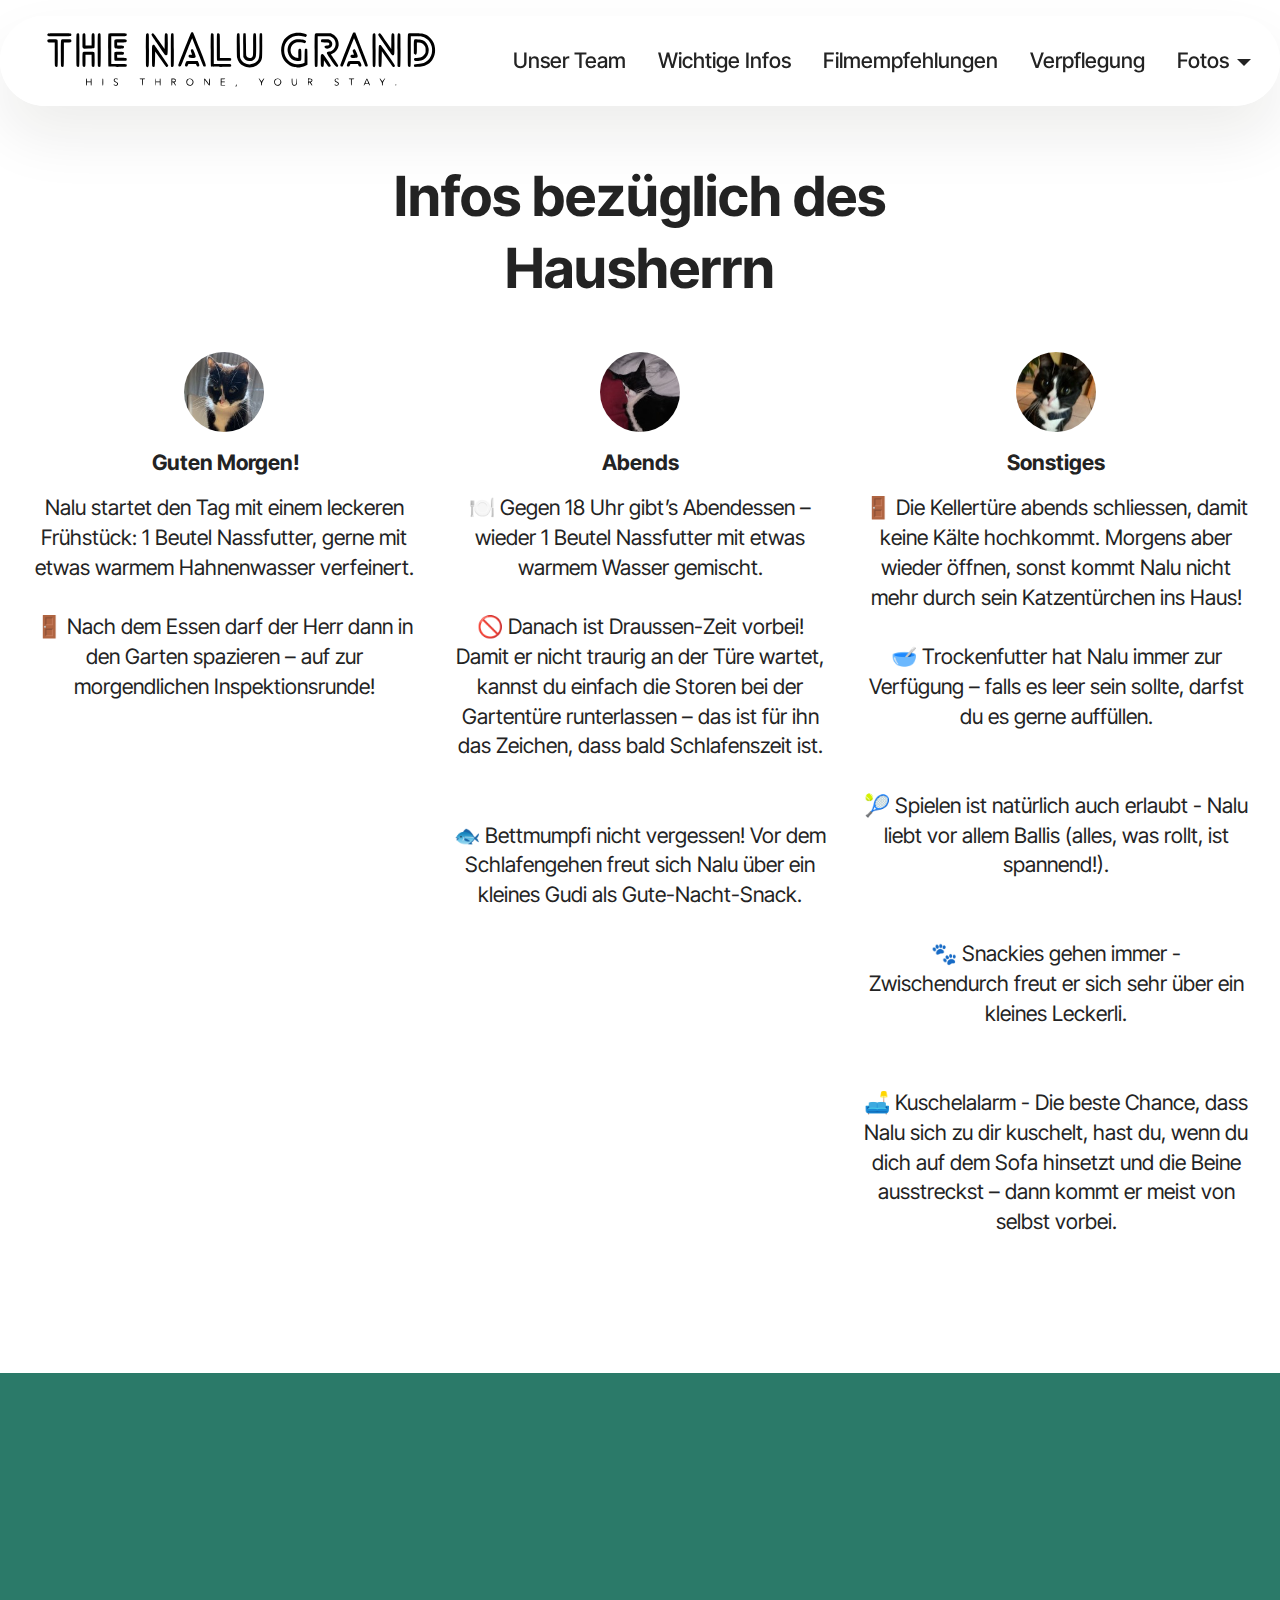
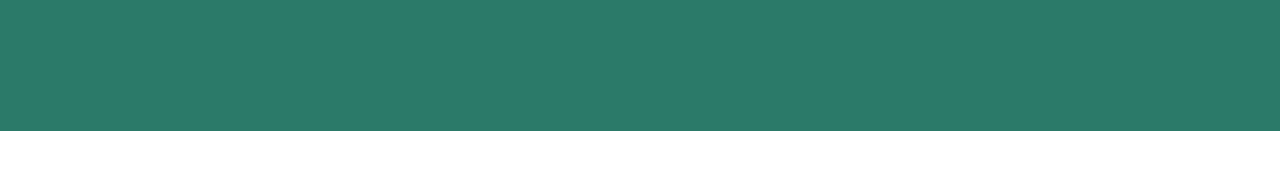
==== commit 73909e8e: "Add files via upload" ====
--- a/page1.html
+++ b/page1.html
@@ -21,7 +21,7 @@
   <link rel="stylesheet" href="assets/theme/css/style.css">
   <link rel="preload" href="https://fonts.googleapis.com/css?family=Inter+Tight:100,200,300,400,500,600,700,800,900,100i,200i,300i,400i,500i,600i,700i,800i,900i&display=swap" as="style" onload="this.onload=null;this.rel='stylesheet'">
   <noscript><link rel="stylesheet" href="https://fonts.googleapis.com/css?family=Inter+Tight:100,200,300,400,500,600,700,800,900,100i,200i,300i,400i,500i,600i,700i,800i,900i&display=swap"></noscript>
-  <link rel="preload" as="style" href="assets/mobirise/css/mbr-additional.css?v=PeWHFp"><link rel="stylesheet" href="assets/mobirise/css/mbr-additional.css?v=PeWHFp" type="text/css">
+  <link rel="preload" as="style" href="assets/mobirise/css/mbr-additional.css?v=CprbLr"><link rel="stylesheet" href="assets/mobirise/css/mbr-additional.css?v=CprbLr" type="text/css">
 
   
   
@@ -155,7 +155,7 @@
             </div>
         </div>
     </div>
-</section><section class="display-7" style="padding: 0;align-items: center;justify-content: center;flex-wrap: wrap;    align-content: center;display: flex;position: relative;height: 4rem;"><a href="https://mobiri.se/3126587" style="flex: 1 1;height: 4rem;position: absolute;width: 100%;z-index: 1;"><img alt="" style="height: 4rem;" src="[data-uri]"></a><p style="margin: 0;text-align: center;" class="display-7">&#8204;</p><a style="z-index:1" href="https://mobirise.com/builder/ai-website-creator.html">AI Website Creator</a></section><script src="assets/bootstrap/js/bootstrap.bundle.min.js"></script>  <script src="assets/smoothscroll/smooth-scroll.js"></script>  <script src="assets/ytplayer/index.js"></script>  <script src="assets/dropdown/js/navbar-dropdown.js"></script>  <script src="assets/theme/js/script.js"></script>  
+</section><section class="display-7" style="padding: 0;align-items: center;justify-content: center;flex-wrap: wrap;    align-content: center;display: flex;position: relative;height: 4rem;"><a href="https://mobiri.se/3126587" style="flex: 1 1;height: 4rem;position: absolute;width: 100%;z-index: 1;"><img alt="" style="height: 4rem;" src="[data-uri]"></a><p style="margin: 0;text-align: center;" class="display-7">&#8204;</p><a style="z-index:1" href="https://mobirise.com">Mobirise.com </a></section><script src="assets/bootstrap/js/bootstrap.bundle.min.js"></script>  <script src="assets/smoothscroll/smooth-scroll.js"></script>  <script src="assets/ytplayer/index.js"></script>  <script src="assets/dropdown/js/navbar-dropdown.js"></script>  <script src="assets/theme/js/script.js"></script>  
   
   
   <input name="animation" type="hidden">
--- a/assets/mobirise/css/mbr-additional.css
+++ b/assets/mobirise/css/mbr-additional.css
@@ -1349,6 +1349,120 @@
   position: absolute;
   top: 0;
 }
+.cid-uC1fBiWtoP {
+  padding-top: 5rem;
+  padding-bottom: 5rem;
+  background-color: #ffffff;
+}
+.cid-uC1fBiWtoP .mbr-fallback-image.disabled {
+  display: none;
+}
+.cid-uC1fBiWtoP .mbr-fallback-image {
+  display: block;
+  background-size: cover;
+  background-position: center center;
+  width: 100%;
+  height: 100%;
+  position: absolute;
+  top: 0;
+}
+.cid-uC1fBiWtoP .soc-item {
+  display: flex;
+  align-items: center;
+  justify-content: center;
+  border-radius: 50%;
+  background-color: #edefeb;
+  margin-right: 0.25rem;
+  margin-left: 0.25rem;
+  margin-bottom: 1rem;
+  padding: 0.5rem;
+  height: 3.5rem;
+  width: 3.5rem;
+}
+.cid-uC1fBiWtoP .number-wrap {
+  color: #9fe870;
+  text-align: center;
+}
+.cid-uC1fBiWtoP .number {
+  color: #9fe870;
+}
+.cid-uC1fBiWtoP .period {
+  display: block;
+}
+.cid-uC1fBiWtoP .dot {
+  display: none;
+}
+@media (max-width: 767px) {
+  .cid-uC1fBiWtoP .period {
+    font-size: 0.8rem;
+  }
+}
+.cid-uC1fBiWtoP .btn {
+  height: 100%;
+  margin: 0;
+}
+.cid-uC1fBiWtoP .mbr-section-btn {
+  margin-bottom: 1.2rem;
+}
+.cid-uC1fBiWtoP .icons-menu .soc-item {
+  padding-left: 8px;
+  padding-right: 8px;
+}
+.cid-uC1fBiWtoP .icons-menu .soc-item a:hover .mbr-iconfont,
+.cid-uC1fBiWtoP .icons-menu .soc-item a:focus .mbr-iconfont {
+  background-color: #9fe870;
+}
+.cid-uC1fBiWtoP .icons-menu .soc-item a .mbr-iconfont {
+  display: flex;
+  border-radius: 50%;
+  text-align: center;
+  color: #163300;
+  background-color: #edefeb;
+  justify-content: center;
+  align-content: center;
+  transition: all 0.3s;
+}
+.cid-uC1fBiWtoP .icons-menu .soc-item a .mbr-iconfont:before {
+  padding: 1.1rem;
+}
+@media (max-width: 767px) {
+  .cid-uC1fBiWtoP .icons-menu .soc-item a .mbr-iconfont:before {
+    padding: 1.2rem;
+  }
+}
+.cid-uC1fKk6979 {
+  padding-top: 6rem;
+  padding-bottom: 6rem;
+  background-color: #edefeb;
+}
+.cid-uC1fKk6979 .row {
+  flex-direction: row-reverse;
+}
+.cid-uC1fKk6979 .justify-content-center {
+  align-items: center;
+}
+.cid-uC1fKk6979 .mbr-section-title {
+  text-align: center;
+}
+.cid-uC1fKk6979 .mbr-text,
+.cid-uC1fKk6979 .mbr-section-btn {
+  text-align: center;
+}
+@media (max-width: 767px) {
+  .cid-uC1fKk6979 .item-wrapper {
+    margin-bottom: 2rem;
+  }
+}
+@media (min-width: 768px) and (max-width: 991px) {
+  .cid-uC1fKk6979 .item-wrapper {
+    margin-bottom: 2rem;
+  }
+}
+@media (min-width: 992px) {
+  .cid-uC1fKk6979 .item-wrapper {
+    padding: 4rem;
+  }
+}
 .cid-uBVNkOriP6 {
   padding-top: 0rem;
   padding-bottom: 6rem;
@@ -1544,65 +1658,6 @@
 }
 .cid-tJS9NNcTLZ .mbr-section-title {
   color: #ffffff;
-}
-.cid-uBV52lkZhT {
-  padding-top: 10rem;
-  padding-bottom: 6rem;
-  background-color: #ffffff;
-}
-.cid-uBV52lkZhT .mbr-fallback-image.disabled {
-  display: none;
-}
-.cid-uBV52lkZhT .mbr-fallback-image {
-  display: block;
-  background-size: cover;
-  background-position: center center;
-  width: 100%;
-  height: 100%;
-  position: absolute;
-  top: 0;
-}
-.cid-uBV52lkZhT .item-wrapper {
-  display: flex;
-  margin-bottom: 2rem;
-}
-@media (max-width: 767px) {
-  .cid-uBV52lkZhT .item-wrapper {
-    margin-bottom: 1rem;
-  }
-}
-.cid-uBV52lkZhT .mbr-section-title {
-  text-align: center;
-}
-.cid-uBV52lkZhT .mbr-section-subtitle {
-  text-align: center;
-}
-.cid-uBV52lkZhT .image-wrapper {
-  width: 5rem;
-  height: 5rem;
-  border-radius: 50%;
-  overflow: hidden;
-}
-.cid-uBV52lkZhT .image-wrapper img {
-  height: 100%;
-  width: 100%;
-  object-fit: cover;
-}
-.cid-uBV52lkZhT .content-head {
-  max-width: 800px;
-}
-.cid-uBV52lkZhT .img-box {
-  display: flex;
-  justify-content: center;
-}
-.cid-uBV52lkZhT .card-title {
-  text-align: center;
-}
-.cid-uBV52lkZhT .card-text {
-  text-align: center;
-}
-.cid-uBV52lkZhT .link {
-  text-align: center;
 }
 .cid-tJS6tZXiPa {
   z-index: 1000;
@@ -2163,9 +2218,68 @@
     padding: 1rem;
   }
 }
+.cid-uBV52lkZhT {
+  padding-top: 10rem;
+  padding-bottom: 6rem;
+  background-color: #ffffff;
+}
+.cid-uBV52lkZhT .mbr-fallback-image.disabled {
+  display: none;
+}
+.cid-uBV52lkZhT .mbr-fallback-image {
+  display: block;
+  background-size: cover;
+  background-position: center center;
+  width: 100%;
+  height: 100%;
+  position: absolute;
+  top: 0;
+}
+.cid-uBV52lkZhT .item-wrapper {
+  display: flex;
+  margin-bottom: 2rem;
+}
+@media (max-width: 767px) {
+  .cid-uBV52lkZhT .item-wrapper {
+    margin-bottom: 1rem;
+  }
+}
+.cid-uBV52lkZhT .mbr-section-title {
+  text-align: center;
+}
+.cid-uBV52lkZhT .mbr-section-subtitle {
+  text-align: center;
+}
+.cid-uBV52lkZhT .image-wrapper {
+  width: 5rem;
+  height: 5rem;
+  border-radius: 50%;
+  overflow: hidden;
+}
+.cid-uBV52lkZhT .image-wrapper img {
+  height: 100%;
+  width: 100%;
+  object-fit: cover;
+}
+.cid-uBV52lkZhT .content-head {
+  max-width: 800px;
+}
+.cid-uBV52lkZhT .img-box {
+  display: flex;
+  justify-content: center;
+}
+.cid-uBV52lkZhT .card-title {
+  text-align: center;
+}
+.cid-uBV52lkZhT .card-text {
+  text-align: center;
+}
+.cid-uBV52lkZhT .link {
+  text-align: center;
+}
 .cid-tJS9NNcTLZ {
-  padding-top: 0rem;
-  padding-bottom: 5rem;
+  padding-top: 6rem;
+  padding-bottom: 6rem;
   background-color: #2b7a69;
 }
 @media (max-width: 991px) {
@@ -2228,85 +2342,6 @@
 }
 .cid-tJS9NNcTLZ .mbr-section-title {
   color: #ffffff;
-}
-.cid-uBVj7gvvX0 {
-  padding-top: 10rem;
-  padding-bottom: 6rem;
-  background-color: #ffffff;
-}
-.cid-uBVj7gvvX0 .item:focus,
-.cid-uBVj7gvvX0 span:focus {
-  outline: none;
-}
-.cid-uBVj7gvvX0 .item {
-  cursor: pointer;
-}
-.cid-uBVj7gvvX0 .grid-container {
-  grid-row-gap: 2rem;
-}
-@media (max-width: 767px) {
-  .cid-uBVj7gvvX0 .grid-container {
-    grid-row-gap: 1rem;
-  }
-}
-.cid-uBVj7gvvX0 .grid-container-1,
-.cid-uBVj7gvvX0 .grid-container-2 {
-  gap: 0 2rem;
-}
-@media (max-width: 767px) {
-  .cid-uBVj7gvvX0 .grid-container-1,
-  .cid-uBVj7gvvX0 .grid-container-2 {
-    gap: 0 1rem;
-  }
-}
-.cid-uBVj7gvvX0 .mbr-section-title {
-  color: #000000;
-}
-.cid-uBVj7gvvX0 .mbr-text,
-.cid-uBVj7gvvX0 .mbr-section-btn {
-  color: #000000;
-}
-.cid-uBVj7gvvX0 .content-head {
-  max-width: 800px;
-}
-.cid-uBVj7gvvX0 .container,
-.cid-uBVj7gvvX0 .container-fluid {
-  overflow: hidden;
-}
-.cid-uBVj7gvvX0 .grid-container {
-  display: grid;
-  transform: translate3d(-3rem, 0, 0);
-  width: 115vw;
-  grid-column-gap: 1rem;
-}
-.cid-uBVj7gvvX0 .grid-item {
-  display: flex;
-  justify-content: center;
-  align-items: center;
-}
-.cid-uBVj7gvvX0 .grid-item img {
-  min-width: 30vw;
-  max-width: 100%;
-  max-height: 100%;
-  object-fit: cover;
-}
-@media (max-width: 767px) {
-  .cid-uBVj7gvvX0 .grid-item img {
-    min-width: 35vw;
-  }
-}
-.cid-uBVj7gvvX0 .grid-container-1,
-.cid-uBVj7gvvX0 .grid-container-2 {
-  display: grid;
-  grid-template-columns: repeat(4, 1fr);
-  grid-auto-columns: 1fr;
-  grid-auto-flow: column;
-}
-.cid-uBVj7gvvX0 .grid-container-1 {
-  align-items: flex-end;
-}
-.cid-uBVj7gvvX0 .grid-container-2 {
-  align-items: flex-start;
 }
 .cid-tJS6tZXiPa {
   z-index: 1000;
@@ -2866,6 +2901,85 @@
   .cid-tJS6tZXiPa .navbar-collapse {
     padding: 1rem;
   }
+}
+.cid-uBVj7gvvX0 {
+  padding-top: 10rem;
+  padding-bottom: 6rem;
+  background-color: #ffffff;
+}
+.cid-uBVj7gvvX0 .item:focus,
+.cid-uBVj7gvvX0 span:focus {
+  outline: none;
+}
+.cid-uBVj7gvvX0 .item {
+  cursor: pointer;
+}
+.cid-uBVj7gvvX0 .grid-container {
+  grid-row-gap: 2rem;
+}
+@media (max-width: 767px) {
+  .cid-uBVj7gvvX0 .grid-container {
+    grid-row-gap: 1rem;
+  }
+}
+.cid-uBVj7gvvX0 .grid-container-1,
+.cid-uBVj7gvvX0 .grid-container-2 {
+  gap: 0 2rem;
+}
+@media (max-width: 767px) {
+  .cid-uBVj7gvvX0 .grid-container-1,
+  .cid-uBVj7gvvX0 .grid-container-2 {
+    gap: 0 1rem;
+  }
+}
+.cid-uBVj7gvvX0 .mbr-section-title {
+  color: #000000;
+}
+.cid-uBVj7gvvX0 .mbr-text,
+.cid-uBVj7gvvX0 .mbr-section-btn {
+  color: #000000;
+}
+.cid-uBVj7gvvX0 .content-head {
+  max-width: 800px;
+}
+.cid-uBVj7gvvX0 .container,
+.cid-uBVj7gvvX0 .container-fluid {
+  overflow: hidden;
+}
+.cid-uBVj7gvvX0 .grid-container {
+  display: grid;
+  transform: translate3d(-3rem, 0, 0);
+  width: 115vw;
+  grid-column-gap: 1rem;
+}
+.cid-uBVj7gvvX0 .grid-item {
+  display: flex;
+  justify-content: center;
+  align-items: center;
+}
+.cid-uBVj7gvvX0 .grid-item img {
+  min-width: 30vw;
+  max-width: 100%;
+  max-height: 100%;
+  object-fit: cover;
+}
+@media (max-width: 767px) {
+  .cid-uBVj7gvvX0 .grid-item img {
+    min-width: 35vw;
+  }
+}
+.cid-uBVj7gvvX0 .grid-container-1,
+.cid-uBVj7gvvX0 .grid-container-2 {
+  display: grid;
+  grid-template-columns: repeat(4, 1fr);
+  grid-auto-columns: 1fr;
+  grid-auto-flow: column;
+}
+.cid-uBVj7gvvX0 .grid-container-1 {
+  align-items: flex-end;
+}
+.cid-uBVj7gvvX0 .grid-container-2 {
+  align-items: flex-start;
 }
 .cid-uBVhU0rt89 {
   padding-top: 10rem;
@@ -3651,8 +3765,8 @@
   max-width: 800px;
 }
 .cid-tJS9NNcTLZ {
-  padding-top: 0rem;
-  padding-bottom: 5rem;
+  padding-top: 6rem;
+  padding-bottom: 6rem;
   background-color: #2b7a69;
 }
 @media (max-width: 991px) {
@@ -3715,79 +3829,6 @@
 }
 .cid-tJS9NNcTLZ .mbr-section-title {
   color: #ffffff;
-}
-.cid-uBVlRmL4om {
-  padding-top: 10rem;
-  padding-bottom: 6rem;
-  background-color: #ffffff;
-}
-.cid-uBVlRmL4om .item-subtitle {
-  line-height: 1.2;
-  color: #000000;
-  text-align: center;
-}
-.cid-uBVlRmL4om img,
-.cid-uBVlRmL4om .item-img {
-  width: 100%;
-  height: 100%;
-  height: 400px;
-  object-fit: cover;
-}
-.cid-uBVlRmL4om .item:focus,
-.cid-uBVlRmL4om span:focus {
-  outline: none;
-}
-.cid-uBVlRmL4om .item {
-  margin-bottom: 2rem;
-}
-@media (max-width: 767px) {
-  .cid-uBVlRmL4om .item {
-    margin-bottom: 1rem;
-  }
-}
-.cid-uBVlRmL4om .item-wrapper {
-  position: relative;
-  border-radius: 4px;
-  display: flex;
-  flex-flow: column nowrap;
-}
-.cid-uBVlRmL4om .mbr-section-btn {
-  margin-top: auto !important;
-}
-.cid-uBVlRmL4om .mbr-section-title {
-  color: #232323;
-}
-.cid-uBVlRmL4om .mbr-text,
-.cid-uBVlRmL4om .mbr-section-btn {
-  color: #a6a99c;
-  text-align: center;
-}
-.cid-uBVlRmL4om .item-title {
-  color: #232323;
-  text-align: center;
-}
-.cid-uBVlRmL4om .content-head {
-  max-width: 800px;
-}
-.cid-uBVqiZrSMo {
-  padding-top: 6rem;
-  padding-bottom: 6rem;
-  background-color: #ffffff;
-}
-.cid-uBVqiZrSMo .mbr-fallback-image.disabled {
-  display: none;
-}
-.cid-uBVqiZrSMo .mbr-fallback-image {
-  display: block;
-  background-size: cover;
-  background-position: center center;
-  width: 100%;
-  height: 100%;
-  position: absolute;
-  top: 0;
-}
-.cid-uBVqiZrSMo .row {
-  flex-direction: row-reverse;
 }
 .cid-tJS6tZXiPa {
   z-index: 1000;
@@ -4348,9 +4389,82 @@
     padding: 1rem;
   }
 }
+.cid-uBVlRmL4om {
+  padding-top: 10rem;
+  padding-bottom: 6rem;
+  background-color: #ffffff;
+}
+.cid-uBVlRmL4om .item-subtitle {
+  line-height: 1.2;
+  color: #000000;
+  text-align: center;
+}
+.cid-uBVlRmL4om img,
+.cid-uBVlRmL4om .item-img {
+  width: 100%;
+  height: 100%;
+  height: 400px;
+  object-fit: cover;
+}
+.cid-uBVlRmL4om .item:focus,
+.cid-uBVlRmL4om span:focus {
+  outline: none;
+}
+.cid-uBVlRmL4om .item {
+  margin-bottom: 2rem;
+}
+@media (max-width: 767px) {
+  .cid-uBVlRmL4om .item {
+    margin-bottom: 1rem;
+  }
+}
+.cid-uBVlRmL4om .item-wrapper {
+  position: relative;
+  border-radius: 4px;
+  display: flex;
+  flex-flow: column nowrap;
+}
+.cid-uBVlRmL4om .mbr-section-btn {
+  margin-top: auto !important;
+}
+.cid-uBVlRmL4om .mbr-section-title {
+  color: #232323;
+}
+.cid-uBVlRmL4om .mbr-text,
+.cid-uBVlRmL4om .mbr-section-btn {
+  color: #a6a99c;
+  text-align: center;
+}
+.cid-uBVlRmL4om .item-title {
+  color: #232323;
+  text-align: center;
+}
+.cid-uBVlRmL4om .content-head {
+  max-width: 800px;
+}
+.cid-uBVqiZrSMo {
+  padding-top: 6rem;
+  padding-bottom: 6rem;
+  background-color: #ffffff;
+}
+.cid-uBVqiZrSMo .mbr-fallback-image.disabled {
+  display: none;
+}
+.cid-uBVqiZrSMo .mbr-fallback-image {
+  display: block;
+  background-size: cover;
+  background-position: center center;
+  width: 100%;
+  height: 100%;
+  position: absolute;
+  top: 0;
+}
+.cid-uBVqiZrSMo .row {
+  flex-direction: row-reverse;
+}
 .cid-tJS9NNcTLZ {
-  padding-top: 0rem;
-  padding-bottom: 5rem;
+  padding-top: 6rem;
+  padding-bottom: 6rem;
   background-color: #2b7a69;
 }
 @media (max-width: 991px) {
--- a/assets/mobirise/css/mbr-additional.css
+++ b/assets/mobirise/css/mbr-additional.css
@@ -1349,6 +1349,120 @@
   position: absolute;
   top: 0;
 }
+.cid-uC1fBiWtoP {
+  padding-top: 5rem;
+  padding-bottom: 5rem;
+  background-color: #ffffff;
+}
+.cid-uC1fBiWtoP .mbr-fallback-image.disabled {
+  display: none;
+}
+.cid-uC1fBiWtoP .mbr-fallback-image {
+  display: block;
+  background-size: cover;
+  background-position: center center;
+  width: 100%;
+  height: 100%;
+  position: absolute;
+  top: 0;
+}
+.cid-uC1fBiWtoP .soc-item {
+  display: flex;
+  align-items: center;
+  justify-content: center;
+  border-radius: 50%;
+  background-color: #edefeb;
+  margin-right: 0.25rem;
+  margin-left: 0.25rem;
+  margin-bottom: 1rem;
+  padding: 0.5rem;
+  height: 3.5rem;
+  width: 3.5rem;
+}
+.cid-uC1fBiWtoP .number-wrap {
+  color: #9fe870;
+  text-align: center;
+}
+.cid-uC1fBiWtoP .number {
+  color: #9fe870;
+}
+.cid-uC1fBiWtoP .period {
+  display: block;
+}
+.cid-uC1fBiWtoP .dot {
+  display: none;
+}
+@media (max-width: 767px) {
+  .cid-uC1fBiWtoP .period {
+    font-size: 0.8rem;
+  }
+}
+.cid-uC1fBiWtoP .btn {
+  height: 100%;
+  margin: 0;
+}
+.cid-uC1fBiWtoP .mbr-section-btn {
+  margin-bottom: 1.2rem;
+}
+.cid-uC1fBiWtoP .icons-menu .soc-item {
+  padding-left: 8px;
+  padding-right: 8px;
+}
+.cid-uC1fBiWtoP .icons-menu .soc-item a:hover .mbr-iconfont,
+.cid-uC1fBiWtoP .icons-menu .soc-item a:focus .mbr-iconfont {
+  background-color: #9fe870;
+}
+.cid-uC1fBiWtoP .icons-menu .soc-item a .mbr-iconfont {
+  display: flex;
+  border-radius: 50%;
+  text-align: center;
+  color: #163300;
+  background-color: #edefeb;
+  justify-content: center;
+  align-content: center;
+  transition: all 0.3s;
+}
+.cid-uC1fBiWtoP .icons-menu .soc-item a .mbr-iconfont:before {
+  padding: 1.1rem;
+}
+@media (max-width: 767px) {
+  .cid-uC1fBiWtoP .icons-menu .soc-item a .mbr-iconfont:before {
+    padding: 1.2rem;
+  }
+}
+.cid-uC1fKk6979 {
+  padding-top: 6rem;
+  padding-bottom: 6rem;
+  background-color: #edefeb;
+}
+.cid-uC1fKk6979 .row {
+  flex-direction: row-reverse;
+}
+.cid-uC1fKk6979 .justify-content-center {
+  align-items: center;
+}
+.cid-uC1fKk6979 .mbr-section-title {
+  text-align: center;
+}
+.cid-uC1fKk6979 .mbr-text,
+.cid-uC1fKk6979 .mbr-section-btn {
+  text-align: center;
+}
+@media (max-width: 767px) {
+  .cid-uC1fKk6979 .item-wrapper {
+    margin-bottom: 2rem;
+  }
+}
+@media (min-width: 768px) and (max-width: 991px) {
+  .cid-uC1fKk6979 .item-wrapper {
+    margin-bottom: 2rem;
+  }
+}
+@media (min-width: 992px) {
+  .cid-uC1fKk6979 .item-wrapper {
+    padding: 4rem;
+  }
+}
 .cid-uBVNkOriP6 {
   padding-top: 0rem;
   padding-bottom: 6rem;
@@ -1544,65 +1658,6 @@
 }
 .cid-tJS9NNcTLZ .mbr-section-title {
   color: #ffffff;
-}
-.cid-uBV52lkZhT {
-  padding-top: 10rem;
-  padding-bottom: 6rem;
-  background-color: #ffffff;
-}
-.cid-uBV52lkZhT .mbr-fallback-image.disabled {
-  display: none;
-}
-.cid-uBV52lkZhT .mbr-fallback-image {
-  display: block;
-  background-size: cover;
-  background-position: center center;
-  width: 100%;
-  height: 100%;
-  position: absolute;
-  top: 0;
-}
-.cid-uBV52lkZhT .item-wrapper {
-  display: flex;
-  margin-bottom: 2rem;
-}
-@media (max-width: 767px) {
-  .cid-uBV52lkZhT .item-wrapper {
-    margin-bottom: 1rem;
-  }
-}
-.cid-uBV52lkZhT .mbr-section-title {
-  text-align: center;
-}
-.cid-uBV52lkZhT .mbr-section-subtitle {
-  text-align: center;
-}
-.cid-uBV52lkZhT .image-wrapper {
-  width: 5rem;
-  height: 5rem;
-  border-radius: 50%;
-  overflow: hidden;
-}
-.cid-uBV52lkZhT .image-wrapper img {
-  height: 100%;
-  width: 100%;
-  object-fit: cover;
-}
-.cid-uBV52lkZhT .content-head {
-  max-width: 800px;
-}
-.cid-uBV52lkZhT .img-box {
-  display: flex;
-  justify-content: center;
-}
-.cid-uBV52lkZhT .card-title {
-  text-align: center;
-}
-.cid-uBV52lkZhT .card-text {
-  text-align: center;
-}
-.cid-uBV52lkZhT .link {
-  text-align: center;
 }
 .cid-tJS6tZXiPa {
   z-index: 1000;
@@ -2163,9 +2218,68 @@
     padding: 1rem;
   }
 }
+.cid-uBV52lkZhT {
+  padding-top: 10rem;
+  padding-bottom: 6rem;
+  background-color: #ffffff;
+}
+.cid-uBV52lkZhT .mbr-fallback-image.disabled {
+  display: none;
+}
+.cid-uBV52lkZhT .mbr-fallback-image {
+  display: block;
+  background-size: cover;
+  background-position: center center;
+  width: 100%;
+  height: 100%;
+  position: absolute;
+  top: 0;
+}
+.cid-uBV52lkZhT .item-wrapper {
+  display: flex;
+  margin-bottom: 2rem;
+}
+@media (max-width: 767px) {
+  .cid-uBV52lkZhT .item-wrapper {
+    margin-bottom: 1rem;
+  }
+}
+.cid-uBV52lkZhT .mbr-section-title {
+  text-align: center;
+}
+.cid-uBV52lkZhT .mbr-section-subtitle {
+  text-align: center;
+}
+.cid-uBV52lkZhT .image-wrapper {
+  width: 5rem;
+  height: 5rem;
+  border-radius: 50%;
+  overflow: hidden;
+}
+.cid-uBV52lkZhT .image-wrapper img {
+  height: 100%;
+  width: 100%;
+  object-fit: cover;
+}
+.cid-uBV52lkZhT .content-head {
+  max-width: 800px;
+}
+.cid-uBV52lkZhT .img-box {
+  display: flex;
+  justify-content: center;
+}
+.cid-uBV52lkZhT .card-title {
+  text-align: center;
+}
+.cid-uBV52lkZhT .card-text {
+  text-align: center;
+}
+.cid-uBV52lkZhT .link {
+  text-align: center;
+}
 .cid-tJS9NNcTLZ {
-  padding-top: 0rem;
-  padding-bottom: 5rem;
+  padding-top: 6rem;
+  padding-bottom: 6rem;
   background-color: #2b7a69;
 }
 @media (max-width: 991px) {
@@ -2228,85 +2342,6 @@
 }
 .cid-tJS9NNcTLZ .mbr-section-title {
   color: #ffffff;
-}
-.cid-uBVj7gvvX0 {
-  padding-top: 10rem;
-  padding-bottom: 6rem;
-  background-color: #ffffff;
-}
-.cid-uBVj7gvvX0 .item:focus,
-.cid-uBVj7gvvX0 span:focus {
-  outline: none;
-}
-.cid-uBVj7gvvX0 .item {
-  cursor: pointer;
-}
-.cid-uBVj7gvvX0 .grid-container {
-  grid-row-gap: 2rem;
-}
-@media (max-width: 767px) {
-  .cid-uBVj7gvvX0 .grid-container {
-    grid-row-gap: 1rem;
-  }
-}
-.cid-uBVj7gvvX0 .grid-container-1,
-.cid-uBVj7gvvX0 .grid-container-2 {
-  gap: 0 2rem;
-}
-@media (max-width: 767px) {
-  .cid-uBVj7gvvX0 .grid-container-1,
-  .cid-uBVj7gvvX0 .grid-container-2 {
-    gap: 0 1rem;
-  }
-}
-.cid-uBVj7gvvX0 .mbr-section-title {
-  color: #000000;
-}
-.cid-uBVj7gvvX0 .mbr-text,
-.cid-uBVj7gvvX0 .mbr-section-btn {
-  color: #000000;
-}
-.cid-uBVj7gvvX0 .content-head {
-  max-width: 800px;
-}
-.cid-uBVj7gvvX0 .container,
-.cid-uBVj7gvvX0 .container-fluid {
-  overflow: hidden;
-}
-.cid-uBVj7gvvX0 .grid-container {
-  display: grid;
-  transform: translate3d(-3rem, 0, 0);
-  width: 115vw;
-  grid-column-gap: 1rem;
-}
-.cid-uBVj7gvvX0 .grid-item {
-  display: flex;
-  justify-content: center;
-  align-items: center;
-}
-.cid-uBVj7gvvX0 .grid-item img {
-  min-width: 30vw;
-  max-width: 100%;
-  max-height: 100%;
-  object-fit: cover;
-}
-@media (max-width: 767px) {
-  .cid-uBVj7gvvX0 .grid-item img {
-    min-width: 35vw;
-  }
-}
-.cid-uBVj7gvvX0 .grid-container-1,
-.cid-uBVj7gvvX0 .grid-container-2 {
-  display: grid;
-  grid-template-columns: repeat(4, 1fr);
-  grid-auto-columns: 1fr;
-  grid-auto-flow: column;
-}
-.cid-uBVj7gvvX0 .grid-container-1 {
-  align-items: flex-end;
-}
-.cid-uBVj7gvvX0 .grid-container-2 {
-  align-items: flex-start;
 }
 .cid-tJS6tZXiPa {
   z-index: 1000;
@@ -2866,6 +2901,85 @@
   .cid-tJS6tZXiPa .navbar-collapse {
     padding: 1rem;
   }
+}
+.cid-uBVj7gvvX0 {
+  padding-top: 10rem;
+  padding-bottom: 6rem;
+  background-color: #ffffff;
+}
+.cid-uBVj7gvvX0 .item:focus,
+.cid-uBVj7gvvX0 span:focus {
+  outline: none;
+}
+.cid-uBVj7gvvX0 .item {
+  cursor: pointer;
+}
+.cid-uBVj7gvvX0 .grid-container {
+  grid-row-gap: 2rem;
+}
+@media (max-width: 767px) {
+  .cid-uBVj7gvvX0 .grid-container {
+    grid-row-gap: 1rem;
+  }
+}
+.cid-uBVj7gvvX0 .grid-container-1,
+.cid-uBVj7gvvX0 .grid-container-2 {
+  gap: 0 2rem;
+}
+@media (max-width: 767px) {
+  .cid-uBVj7gvvX0 .grid-container-1,
+  .cid-uBVj7gvvX0 .grid-container-2 {
+    gap: 0 1rem;
+  }
+}
+.cid-uBVj7gvvX0 .mbr-section-title {
+  color: #000000;
+}
+.cid-uBVj7gvvX0 .mbr-text,
+.cid-uBVj7gvvX0 .mbr-section-btn {
+  color: #000000;
+}
+.cid-uBVj7gvvX0 .content-head {
+  max-width: 800px;
+}
+.cid-uBVj7gvvX0 .container,
+.cid-uBVj7gvvX0 .container-fluid {
+  overflow: hidden;
+}
+.cid-uBVj7gvvX0 .grid-container {
+  display: grid;
+  transform: translate3d(-3rem, 0, 0);
+  width: 115vw;
+  grid-column-gap: 1rem;
+}
+.cid-uBVj7gvvX0 .grid-item {
+  display: flex;
+  justify-content: center;
+  align-items: center;
+}
+.cid-uBVj7gvvX0 .grid-item img {
+  min-width: 30vw;
+  max-width: 100%;
+  max-height: 100%;
+  object-fit: cover;
+}
+@media (max-width: 767px) {
+  .cid-uBVj7gvvX0 .grid-item img {
+    min-width: 35vw;
+  }
+}
+.cid-uBVj7gvvX0 .grid-container-1,
+.cid-uBVj7gvvX0 .grid-container-2 {
+  display: grid;
+  grid-template-columns: repeat(4, 1fr);
+  grid-auto-columns: 1fr;
+  grid-auto-flow: column;
+}
+.cid-uBVj7gvvX0 .grid-container-1 {
+  align-items: flex-end;
+}
+.cid-uBVj7gvvX0 .grid-container-2 {
+  align-items: flex-start;
 }
 .cid-uBVhU0rt89 {
   padding-top: 10rem;
@@ -3651,8 +3765,8 @@
   max-width: 800px;
 }
 .cid-tJS9NNcTLZ {
-  padding-top: 0rem;
-  padding-bottom: 5rem;
+  padding-top: 6rem;
+  padding-bottom: 6rem;
   background-color: #2b7a69;
 }
 @media (max-width: 991px) {
@@ -3715,79 +3829,6 @@
 }
 .cid-tJS9NNcTLZ .mbr-section-title {
   color: #ffffff;
-}
-.cid-uBVlRmL4om {
-  padding-top: 10rem;
-  padding-bottom: 6rem;
-  background-color: #ffffff;
-}
-.cid-uBVlRmL4om .item-subtitle {
-  line-height: 1.2;
-  color: #000000;
-  text-align: center;
-}
-.cid-uBVlRmL4om img,
-.cid-uBVlRmL4om .item-img {
-  width: 100%;
-  height: 100%;
-  height: 400px;
-  object-fit: cover;
-}
-.cid-uBVlRmL4om .item:focus,
-.cid-uBVlRmL4om span:focus {
-  outline: none;
-}
-.cid-uBVlRmL4om .item {
-  margin-bottom: 2rem;
-}
-@media (max-width: 767px) {
-  .cid-uBVlRmL4om .item {
-    margin-bottom: 1rem;
-  }
-}
-.cid-uBVlRmL4om .item-wrapper {
-  position: relative;
-  border-radius: 4px;
-  display: flex;
-  flex-flow: column nowrap;
-}
-.cid-uBVlRmL4om .mbr-section-btn {
-  margin-top: auto !important;
-}
-.cid-uBVlRmL4om .mbr-section-title {
-  color: #232323;
-}
-.cid-uBVlRmL4om .mbr-text,
-.cid-uBVlRmL4om .mbr-section-btn {
-  color: #a6a99c;
-  text-align: center;
-}
-.cid-uBVlRmL4om .item-title {
-  color: #232323;
-  text-align: center;
-}
-.cid-uBVlRmL4om .content-head {
-  max-width: 800px;
-}
-.cid-uBVqiZrSMo {
-  padding-top: 6rem;
-  padding-bottom: 6rem;
-  background-color: #ffffff;
-}
-.cid-uBVqiZrSMo .mbr-fallback-image.disabled {
-  display: none;
-}
-.cid-uBVqiZrSMo .mbr-fallback-image {
-  display: block;
-  background-size: cover;
-  background-position: center center;
-  width: 100%;
-  height: 100%;
-  position: absolute;
-  top: 0;
-}
-.cid-uBVqiZrSMo .row {
-  flex-direction: row-reverse;
 }
 .cid-tJS6tZXiPa {
   z-index: 1000;
@@ -4348,9 +4389,82 @@
     padding: 1rem;
   }
 }
+.cid-uBVlRmL4om {
+  padding-top: 10rem;
+  padding-bottom: 6rem;
+  background-color: #ffffff;
+}
+.cid-uBVlRmL4om .item-subtitle {
+  line-height: 1.2;
+  color: #000000;
+  text-align: center;
+}
+.cid-uBVlRmL4om img,
+.cid-uBVlRmL4om .item-img {
+  width: 100%;
+  height: 100%;
+  height: 400px;
+  object-fit: cover;
+}
+.cid-uBVlRmL4om .item:focus,
+.cid-uBVlRmL4om span:focus {
+  outline: none;
+}
+.cid-uBVlRmL4om .item {
+  margin-bottom: 2rem;
+}
+@media (max-width: 767px) {
+  .cid-uBVlRmL4om .item {
+    margin-bottom: 1rem;
+  }
+}
+.cid-uBVlRmL4om .item-wrapper {
+  position: relative;
+  border-radius: 4px;
+  display: flex;
+  flex-flow: column nowrap;
+}
+.cid-uBVlRmL4om .mbr-section-btn {
+  margin-top: auto !important;
+}
+.cid-uBVlRmL4om .mbr-section-title {
+  color: #232323;
+}
+.cid-uBVlRmL4om .mbr-text,
+.cid-uBVlRmL4om .mbr-section-btn {
+  color: #a6a99c;
+  text-align: center;
+}
+.cid-uBVlRmL4om .item-title {
+  color: #232323;
+  text-align: center;
+}
+.cid-uBVlRmL4om .content-head {
+  max-width: 800px;
+}
+.cid-uBVqiZrSMo {
+  padding-top: 6rem;
+  padding-bottom: 6rem;
+  background-color: #ffffff;
+}
+.cid-uBVqiZrSMo .mbr-fallback-image.disabled {
+  display: none;
+}
+.cid-uBVqiZrSMo .mbr-fallback-image {
+  display: block;
+  background-size: cover;
+  background-position: center center;
+  width: 100%;
+  height: 100%;
+  position: absolute;
+  top: 0;
+}
+.cid-uBVqiZrSMo .row {
+  flex-direction: row-reverse;
+}
 .cid-tJS9NNcTLZ {
-  padding-top: 0rem;
-  padding-bottom: 5rem;
+  padding-top: 6rem;
+  padding-bottom: 6rem;
   background-color: #2b7a69;
 }
 @media (max-width: 991px) {
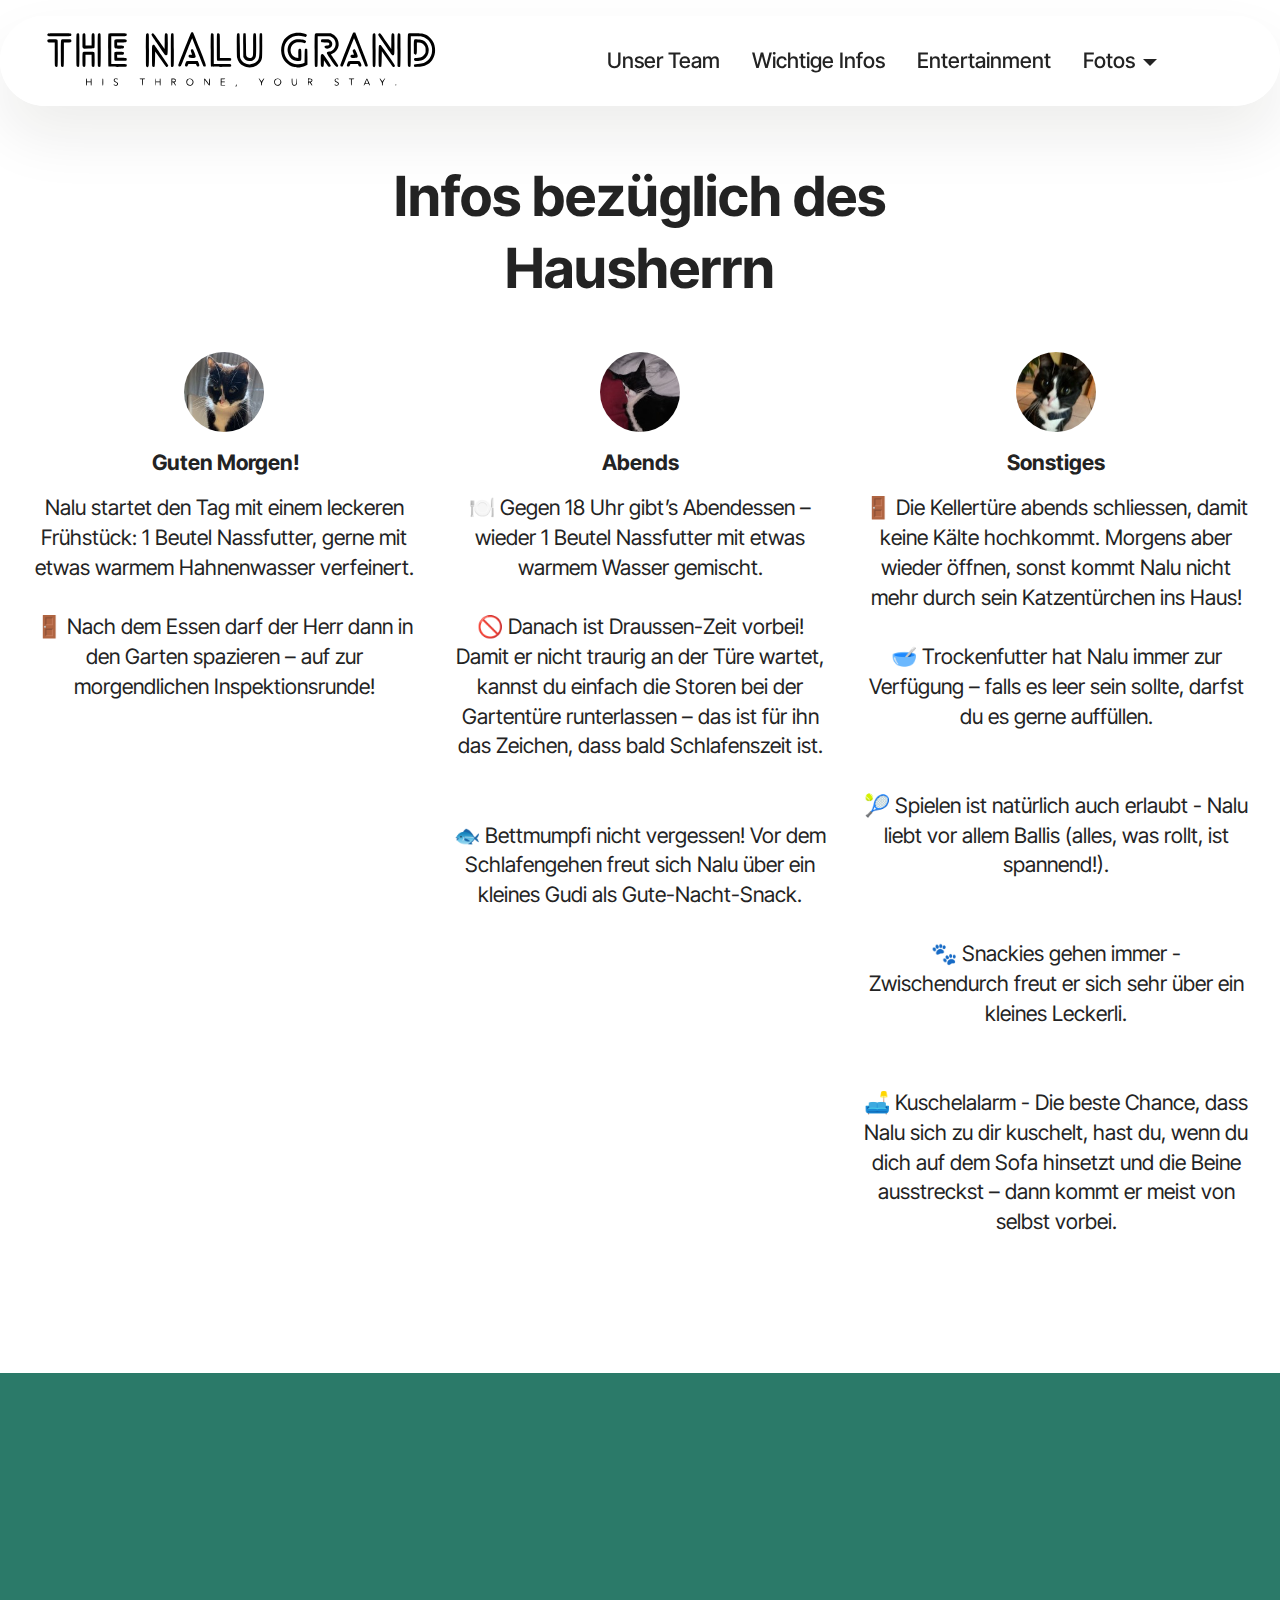
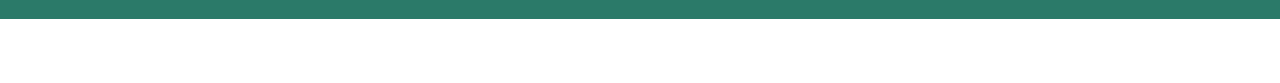
==== commit 91e92017: "Add files via upload" ====
--- a/page1.html
+++ b/page1.html
@@ -21,7 +21,7 @@
   <link rel="stylesheet" href="assets/theme/css/style.css">
   <link rel="preload" href="https://fonts.googleapis.com/css?family=Inter+Tight:100,200,300,400,500,600,700,800,900,100i,200i,300i,400i,500i,600i,700i,800i,900i&display=swap" as="style" onload="this.onload=null;this.rel='stylesheet'">
   <noscript><link rel="stylesheet" href="https://fonts.googleapis.com/css?family=Inter+Tight:100,200,300,400,500,600,700,800,900,100i,200i,300i,400i,500i,600i,700i,800i,900i&display=swap"></noscript>
-  <link rel="preload" as="style" href="assets/mobirise/css/mbr-additional.css?v=CprbLr"><link rel="stylesheet" href="assets/mobirise/css/mbr-additional.css?v=CprbLr" type="text/css">
+  <link rel="preload" as="style" href="assets/mobirise/css/mbr-additional.css?v=Z8L925"><link rel="stylesheet" href="assets/mobirise/css/mbr-additional.css?v=Z8L925" type="text/css">
 
   
   
@@ -53,7 +53,7 @@
 			<div class="collapse navbar-collapse" id="navbarSupportedContent">
 				<ul class="navbar-nav nav-dropdown nav-right" data-app-modern-menu="true"><li class="nav-item">
 						<a class="nav-link link text-black text-primary display-4" href="index.html#features04-w" aria-expanded="false">Unser Team</a>
-					</li><li class="nav-item"><a class="nav-link link text-black text-primary display-4" href="page1.html">Wichtige Infos</a></li><li class="nav-item"><a class="nav-link link text-black text-primary display-4" href="index.html#features04-w">Filmempfehlungen</a></li><li class="nav-item"><a class="nav-link link text-black text-primary display-4" href="index.html#features04-w">Verpflegung</a></li><li class="nav-item dropdown open"><a class="nav-link link text-black text-primary dropdown-toggle show display-4" href="index.html#features04-w" data-toggle="dropdown-submenu" data-bs-toggle="dropdown" data-bs-auto-close="outside" aria-expanded="true">Fotos</a><div class="dropdown-menu show" aria-labelledby="dropdown-930" data-bs-popper="none"><a class="text-black text-primary show dropdown-item display-4" href="page2.html">Nalu's Lifestyle</a><a class="text-black text-primary dropdown-item display-4" href="page3.html">Nalu's Freunde</a></div></li></ul>
+					</li><li class="nav-item"><a class="nav-link link text-black text-primary display-4" href="page1.html">Wichtige Infos</a></li><li class="nav-item"><a class="nav-link link text-black text-primary display-4" href="page4.html">Entertainment</a></li><li class="nav-item dropdown"><a class="nav-link link text-black text-primary dropdown-toggle show display-4" href="index.html#features04-w" data-toggle="dropdown-submenu" data-bs-toggle="dropdown" data-bs-auto-close="outside" aria-expanded="false">Fotos</a><div class="dropdown-menu show" aria-labelledby="dropdown-930" data-bs-popper="none"><a class="text-black text-primary show dropdown-item display-4" href="page2.html">Nalu's Lifestyle</a><a class="text-black text-primary dropdown-item display-4" href="page3.html">Nalu's Freunde</a></div></li></ul>
 				
 				
 			</div>
@@ -155,7 +155,7 @@
             </div>
         </div>
     </div>
-</section><section class="display-7" style="padding: 0;align-items: center;justify-content: center;flex-wrap: wrap;    align-content: center;display: flex;position: relative;height: 4rem;"><a href="https://mobiri.se/3126587" style="flex: 1 1;height: 4rem;position: absolute;width: 100%;z-index: 1;"><img alt="" style="height: 4rem;" src="[data-uri]"></a><p style="margin: 0;text-align: center;" class="display-7">&#8204;</p><a style="z-index:1" href="https://mobirise.com">Mobirise.com </a></section><script src="assets/bootstrap/js/bootstrap.bundle.min.js"></script>  <script src="assets/smoothscroll/smooth-scroll.js"></script>  <script src="assets/ytplayer/index.js"></script>  <script src="assets/dropdown/js/navbar-dropdown.js"></script>  <script src="assets/theme/js/script.js"></script>  
+</section><section class="display-7" style="padding: 0;align-items: center;justify-content: center;flex-wrap: wrap;    align-content: center;display: flex;position: relative;height: 4rem;"><a href="https://mobiri.se/3126587" style="flex: 1 1;height: 4rem;position: absolute;width: 100%;z-index: 1;"><img alt="" style="height: 4rem;" src="[data-uri]"></a><p style="margin: 0;text-align: center;" class="display-7">&#8204;</p><a style="z-index:1" href="https://mobirise.com/html-builder.html">HTML Generator</a></section><script src="assets/bootstrap/js/bootstrap.bundle.min.js"></script>  <script src="assets/smoothscroll/smooth-scroll.js"></script>  <script src="assets/ytplayer/index.js"></script>  <script src="assets/dropdown/js/navbar-dropdown.js"></script>  <script src="assets/theme/js/script.js"></script>  
   
   
   <input name="animation" type="hidden">
--- a/assets/mobirise/css/mbr-additional.css
+++ b/assets/mobirise/css/mbr-additional.css
@@ -1348,120 +1348,6 @@
   height: 100%;
   position: absolute;
   top: 0;
-}
-.cid-uC1fBiWtoP {
-  padding-top: 5rem;
-  padding-bottom: 5rem;
-  background-color: #ffffff;
-}
-.cid-uC1fBiWtoP .mbr-fallback-image.disabled {
-  display: none;
-}
-.cid-uC1fBiWtoP .mbr-fallback-image {
-  display: block;
-  background-size: cover;
-  background-position: center center;
-  width: 100%;
-  height: 100%;
-  position: absolute;
-  top: 0;
-}
-.cid-uC1fBiWtoP .soc-item {
-  display: flex;
-  align-items: center;
-  justify-content: center;
-  border-radius: 50%;
-  background-color: #edefeb;
-  margin-right: 0.25rem;
-  margin-left: 0.25rem;
-  margin-bottom: 1rem;
-  padding: 0.5rem;
-  height: 3.5rem;
-  width: 3.5rem;
-}
-.cid-uC1fBiWtoP .number-wrap {
-  color: #9fe870;
-  text-align: center;
-}
-.cid-uC1fBiWtoP .number {
-  color: #9fe870;
-}
-.cid-uC1fBiWtoP .period {
-  display: block;
-}
-.cid-uC1fBiWtoP .dot {
-  display: none;
-}
-@media (max-width: 767px) {
-  .cid-uC1fBiWtoP .period {
-    font-size: 0.8rem;
-  }
-}
-.cid-uC1fBiWtoP .btn {
-  height: 100%;
-  margin: 0;
-}
-.cid-uC1fBiWtoP .mbr-section-btn {
-  margin-bottom: 1.2rem;
-}
-.cid-uC1fBiWtoP .icons-menu .soc-item {
-  padding-left: 8px;
-  padding-right: 8px;
-}
-.cid-uC1fBiWtoP .icons-menu .soc-item a:hover .mbr-iconfont,
-.cid-uC1fBiWtoP .icons-menu .soc-item a:focus .mbr-iconfont {
-  background-color: #9fe870;
-}
-.cid-uC1fBiWtoP .icons-menu .soc-item a .mbr-iconfont {
-  display: flex;
-  border-radius: 50%;
-  text-align: center;
-  color: #163300;
-  background-color: #edefeb;
-  justify-content: center;
-  align-content: center;
-  transition: all 0.3s;
-}
-.cid-uC1fBiWtoP .icons-menu .soc-item a .mbr-iconfont:before {
-  padding: 1.1rem;
-}
-@media (max-width: 767px) {
-  .cid-uC1fBiWtoP .icons-menu .soc-item a .mbr-iconfont:before {
-    padding: 1.2rem;
-  }
-}
-.cid-uC1fKk6979 {
-  padding-top: 6rem;
-  padding-bottom: 6rem;
-  background-color: #edefeb;
-}
-.cid-uC1fKk6979 .row {
-  flex-direction: row-reverse;
-}
-.cid-uC1fKk6979 .justify-content-center {
-  align-items: center;
-}
-.cid-uC1fKk6979 .mbr-section-title {
-  text-align: center;
-}
-.cid-uC1fKk6979 .mbr-text,
-.cid-uC1fKk6979 .mbr-section-btn {
-  text-align: center;
-}
-@media (max-width: 767px) {
-  .cid-uC1fKk6979 .item-wrapper {
-    margin-bottom: 2rem;
-  }
-}
-@media (min-width: 768px) and (max-width: 991px) {
-  .cid-uC1fKk6979 .item-wrapper {
-    margin-bottom: 2rem;
-  }
-}
-@media (min-width: 992px) {
-  .cid-uC1fKk6979 .item-wrapper {
-    padding: 4rem;
-  }
 }
 .cid-uBVNkOriP6 {
   padding-top: 0rem;
@@ -4528,3 +4414,726 @@
 .cid-tJS9NNcTLZ .mbr-section-title {
   color: #ffffff;
 }
+.cid-tJS6tZXiPa {
+  z-index: 1000;
+  width: 100%;
+  position: relative;
+}
+.cid-tJS6tZXiPa .dropdown-item:before {
+  font-family: Moririse2 !important;
+  content: "\e966";
+  display: inline-block;
+  width: 0;
+  position: absolute;
+  left: 1rem;
+  top: 0.5rem;
+  margin-right: 0.5rem;
+  line-height: 1;
+  font-size: inherit;
+  vertical-align: middle;
+  text-align: center;
+  overflow: hidden;
+  transform: scale(0, 1);
+  transition: all 0.25s ease-in-out;
+}
+@media (max-width: 767px) {
+  .cid-tJS6tZXiPa .navbar-toggler {
+    transform: scale(0.8);
+  }
+}
+.cid-tJS6tZXiPa .navbar-brand {
+  flex-shrink: 0;
+  align-items: center;
+  margin-right: 0;
+  padding: 10px 0;
+  transition: all 0.3s;
+  word-break: break-word;
+  z-index: 1;
+}
+.cid-tJS6tZXiPa .navbar-brand img {
+  max-width: 100%;
+  max-height: 100%;
+  border-radius: 0px !important;
+}
+.cid-tJS6tZXiPa .navbar-brand .navbar-caption {
+  line-height: inherit !important;
+}
+.cid-tJS6tZXiPa .navbar-brand .navbar-logo a {
+  outline: none;
+}
+.cid-tJS6tZXiPa .navbar-nav {
+  margin: auto;
+  margin-left: 0;
+  margin-left: auto;
+}
+.cid-tJS6tZXiPa .navbar-nav .nav-item {
+  padding: 0 !important;
+  transition: .3s all !important;
+}
+.cid-tJS6tZXiPa .navbar-nav .nav-item .nav-link {
+  padding: 16px !important;
+  margin: 0 !important;
+  border-radius: 1rem !important;
+  transition: .3s all !important;
+}
+.cid-tJS6tZXiPa .navbar-nav .nav-item .nav-link:hover {
+  background-color: rgba(27, 31, 10, 0.06);
+}
+.cid-tJS6tZXiPa .navbar-nav .open .nav-link::after {
+  transform: rotate(180deg);
+}
+@media (min-width: 992px) {
+  .cid-tJS6tZXiPa .navbar-nav .open .nav-link::before {
+    content: "";
+    width: 100%;
+    height: 20px;
+    top: 100%;
+    background: transparent;
+    position: absolute;
+  }
+}
+.cid-tJS6tZXiPa .navbar-nav .dropdown-item {
+  padding: 12px !important;
+  border-radius: 0.5rem !important;
+  margin: 0 8px !important;
+  transition: .3s all !important;
+}
+.cid-tJS6tZXiPa .navbar-nav .dropdown-item:hover {
+  background-color: rgba(27, 31, 10, 0.06);
+}
+@media (min-width: 992px) {
+  .cid-tJS6tZXiPa .navbar-nav {
+    padding-left: 1.5rem;
+  }
+}
+.cid-tJS6tZXiPa .nav-link {
+  width: fit-content;
+  position: relative;
+}
+.cid-tJS6tZXiPa .navbar-logo {
+  padding-left: 2rem;
+  margin: 0 !important;
+}
+@media (max-width: 767px) {
+  .cid-tJS6tZXiPa .navbar-logo {
+    padding-left: 1rem;
+  }
+}
+.cid-tJS6tZXiPa .navbar-caption {
+  padding-left: 1rem;
+  padding-right: .5rem;
+}
+@media (max-width: 767px) {
+  .cid-tJS6tZXiPa .nav-dropdown {
+    padding-bottom: 0.5rem;
+  }
+}
+.cid-tJS6tZXiPa .nav-dropdown .link.dropdown-toggle::after {
+  margin-left: 0.5rem;
+  margin-top: 0.2rem;
+  transition: .3s all;
+}
+.cid-tJS6tZXiPa .container {
+  display: flex;
+  height: 90px;
+  padding: 0.5rem 0.6rem;
+  flex-wrap: nowrap;
+  background: rgba(255, 255, 255, 0.9) !important;
+  left: 0;
+  right: 0;
+  -webkit-box-pack: justify;
+  -ms-flex-pack: justify;
+  justify-content: flex-end;
+  -webkit-box-align: center;
+  -webkit-align-items: center;
+  -ms-flex-align: center;
+  align-items: center;
+  border-radius: 100vw;
+  margin-top: 1rem;
+  background-color: #ffffff;
+  box-shadow: 0 30px 60px 0 rgba(27, 31, 10, 0.08);
+}
+@media (max-width: 992px) {
+  .cid-tJS6tZXiPa .container {
+    padding-right: 2rem;
+  }
+}
+@media (max-width: 767px) {
+  .cid-tJS6tZXiPa .container {
+    width: 95%;
+    height: 56px !important;
+    padding-right: 1rem;
+    margin-top: 0rem;
+  }
+}
+.cid-tJS6tZXiPa .iconfont-wrapper {
+  color: #000000 !important;
+  font-size: 1.5rem;
+  padding-right: 0.5rem;
+}
+.cid-tJS6tZXiPa .dropdown-menu {
+  flex-wrap: wrap;
+  flex-direction: column;
+  max-width: 100%;
+  padding: 12px 4px !important;
+  border-radius: 1.5rem;
+  transition: .3s all !important;
+  min-width: auto;
+  background: #ffffff;
+  background: rgba(255, 255, 255, 0.9) !important;
+}
+.cid-tJS6tZXiPa .nav-item:focus,
+.cid-tJS6tZXiPa .nav-link:focus {
+  outline: none;
+}
+.cid-tJS6tZXiPa .dropdown .dropdown-menu .dropdown-item {
+  width: auto;
+  transition: all 0.25s ease-in-out;
+}
+.cid-tJS6tZXiPa .dropdown .dropdown-menu .dropdown-item::after {
+  right: 0.5rem;
+}
+.cid-tJS6tZXiPa .dropdown .dropdown-menu .dropdown-item .mbr-iconfont {
+  margin-right: 0.5rem;
+  vertical-align: sub;
+}
+.cid-tJS6tZXiPa .dropdown .dropdown-menu .dropdown-item .mbr-iconfont:before {
+  display: inline-block;
+  transform: scale(1, 1);
+  transition: all 0.25s ease-in-out;
+}
+.cid-tJS6tZXiPa .collapsed .dropdown-menu .dropdown-item:before {
+  display: none;
+}
+.cid-tJS6tZXiPa .collapsed .dropdown .dropdown-menu .dropdown-item {
+  padding: 0.235em 1.5em 0.235em 1.5em !important;
+  transition: none;
+  margin: 0 !important;
+}
+.cid-tJS6tZXiPa .navbar {
+  min-height: 90px;
+  transition: all 0.3s;
+  border-bottom: 1px solid transparent;
+  background: transparent !important;
+  padding: 0 !important;
+  border: none !important;
+  box-shadow: none !important;
+  border-radius: 0 !important;
+}
+.cid-tJS6tZXiPa .navbar.opened {
+  transition: all 0.3s;
+}
+.cid-tJS6tZXiPa .navbar .dropdown-item {
+  padding: 0.5rem 1.8rem;
+}
+.cid-tJS6tZXiPa .navbar .navbar-logo img {
+  width: auto;
+}
+.cid-tJS6tZXiPa .navbar .navbar-collapse {
+  z-index: 1;
+  justify-content: flex-end;
+}
+.cid-tJS6tZXiPa .navbar.collapsed {
+  justify-content: center;
+}
+.cid-tJS6tZXiPa .navbar.collapsed .nav-item .nav-link::before {
+  display: none;
+}
+.cid-tJS6tZXiPa .navbar.collapsed.opened .dropdown-menu {
+  top: 0;
+}
+@media (min-width: 992px) {
+  .cid-tJS6tZXiPa .navbar.collapsed.opened:not(.navbar-short) .navbar-collapse {
+    max-height: calc(98.5vh - 4.2rem);
+  }
+}
+.cid-tJS6tZXiPa .navbar.collapsed .dropdown-menu .dropdown-submenu {
+  left: 0 !important;
+}
+.cid-tJS6tZXiPa .navbar.collapsed .dropdown-menu .dropdown-item:after {
+  right: auto;
+}
+.cid-tJS6tZXiPa .navbar.collapsed .dropdown-menu .dropdown-toggle[data-toggle="dropdown-submenu"]:after {
+  margin-left: 0.5rem;
+  margin-top: 0.2rem;
+  border-top: 0.35em solid;
+  border-right: 0.35em solid transparent;
+  border-left: 0.35em solid transparent;
+  border-bottom: 0;
+  top: 41%;
+}
+.cid-tJS6tZXiPa .navbar.collapsed ul.navbar-nav li {
+  margin: auto;
+}
+.cid-tJS6tZXiPa .navbar.collapsed .dropdown-menu .dropdown-item {
+  padding: 0.25rem 1.5rem;
+  text-align: center;
+}
+.cid-tJS6tZXiPa .navbar.collapsed .icons-menu {
+  padding-left: 0;
+  padding-right: 0;
+  padding-top: 0.5rem;
+  padding-bottom: 0.5rem;
+}
+@media (max-width: 767px) {
+  .cid-tJS6tZXiPa .navbar {
+    min-height: 72px;
+  }
+  .cid-tJS6tZXiPa .navbar .navbar-logo img {
+    height: 2rem !important;
+  }
+}
+@media (max-width: 991px) {
+  .cid-tJS6tZXiPa .navbar .nav-item .nav-link::before {
+    display: none;
+  }
+  .cid-tJS6tZXiPa .navbar.opened .dropdown-menu {
+    top: 0;
+  }
+  .cid-tJS6tZXiPa .navbar .dropdown-menu .dropdown-submenu {
+    left: 0 !important;
+  }
+  .cid-tJS6tZXiPa .navbar .dropdown-menu .dropdown-item:after {
+    right: auto;
+  }
+  .cid-tJS6tZXiPa .navbar .dropdown-menu .dropdown-toggle[data-toggle="dropdown-submenu"]:after {
+    margin-left: 0.5rem;
+    margin-top: 0.2rem;
+    border-top: 0.35em solid;
+    border-right: 0.35em solid transparent;
+    border-left: 0.35em solid transparent;
+    border-bottom: 0;
+    top: 40%;
+  }
+  .cid-tJS6tZXiPa .navbar .dropdown-menu .dropdown-item {
+    padding: 0.25rem 1.5rem !important;
+    text-align: center;
+  }
+  .cid-tJS6tZXiPa .navbar .navbar-brand {
+    flex-shrink: initial;
+    flex-basis: auto;
+    word-break: break-word;
+    padding-right: 10px;
+  }
+  .cid-tJS6tZXiPa .navbar .navbar-toggler {
+    flex-basis: auto;
+  }
+  .cid-tJS6tZXiPa .navbar .icons-menu {
+    padding-left: 0;
+    padding-top: 0.5rem;
+    padding-bottom: 0.5rem;
+  }
+}
+.cid-tJS6tZXiPa .navbar.navbar-short .navbar-logo img {
+  height: 2rem;
+}
+.cid-tJS6tZXiPa .dropdown-item.active,
+.cid-tJS6tZXiPa .dropdown-item:active {
+  background-color: transparent;
+}
+.cid-tJS6tZXiPa .navbar-expand-lg .navbar-nav .nav-link {
+  padding: 0;
+}
+.cid-tJS6tZXiPa .nav-dropdown .link.dropdown-toggle {
+  margin-right: 1.667em;
+}
+.cid-tJS6tZXiPa .nav-dropdown .link.dropdown-toggle[aria-expanded="true"] {
+  margin-right: 0;
+  padding: 0.667em 1.667em;
+}
+.cid-tJS6tZXiPa .navbar.navbar-expand-lg .dropdown .dropdown-menu {
+  background: #ffffff;
+}
+.cid-tJS6tZXiPa .navbar.navbar-expand-lg .dropdown .dropdown-menu .dropdown-submenu {
+  margin: 0;
+  left: 105%;
+  transform: none;
+  top: -12px;
+}
+.cid-tJS6tZXiPa .navbar .dropdown.open > .dropdown-menu {
+  display: flex;
+}
+.cid-tJS6tZXiPa ul.navbar-nav {
+  flex-wrap: wrap;
+}
+.cid-tJS6tZXiPa .navbar-buttons {
+  text-align: center;
+  min-width: 140px;
+}
+@media (max-width: 992px) {
+  .cid-tJS6tZXiPa .navbar-buttons {
+    text-align: left;
+  }
+}
+.cid-tJS6tZXiPa button.navbar-toggler {
+  outline: none;
+  width: 31px;
+  height: 20px;
+  cursor: pointer;
+  transition: all 0.2s;
+  position: relative;
+  align-self: center;
+}
+.cid-tJS6tZXiPa button.navbar-toggler .hamburger span {
+  position: absolute;
+  right: 0;
+  width: 30px;
+  height: 2px;
+  border-right: 5px;
+  background-color: #000000;
+}
+.cid-tJS6tZXiPa button.navbar-toggler .hamburger span:nth-child(1) {
+  top: 0;
+  transition: all 0.2s;
+}
+.cid-tJS6tZXiPa button.navbar-toggler .hamburger span:nth-child(2) {
+  top: 8px;
+  transition: all 0.15s;
+}
+.cid-tJS6tZXiPa button.navbar-toggler .hamburger span:nth-child(3) {
+  top: 8px;
+  transition: all 0.15s;
+}
+.cid-tJS6tZXiPa button.navbar-toggler .hamburger span:nth-child(4) {
+  top: 16px;
+  transition: all 0.2s;
+}
+.cid-tJS6tZXiPa nav.opened .hamburger span:nth-child(1) {
+  top: 8px;
+  width: 0;
+  opacity: 0;
+  right: 50%;
+  transition: all 0.2s;
+}
+.cid-tJS6tZXiPa nav.opened .hamburger span:nth-child(2) {
+  transform: rotate(45deg);
+  transition: all 0.25s;
+}
+.cid-tJS6tZXiPa nav.opened .hamburger span:nth-child(3) {
+  transform: rotate(-45deg);
+  transition: all 0.25s;
+}
+.cid-tJS6tZXiPa nav.opened .hamburger span:nth-child(4) {
+  top: 8px;
+  width: 0;
+  opacity: 0;
+  right: 50%;
+  transition: all 0.2s;
+}
+.cid-tJS6tZXiPa .navbar-dropdown {
+  padding: 0 1rem;
+}
+.cid-tJS6tZXiPa a.nav-link {
+  display: flex;
+  align-items: center;
+  justify-content: center;
+}
+.cid-tJS6tZXiPa .icons-menu {
+  flex-wrap: nowrap;
+  display: flex;
+  justify-content: center;
+  padding-left: 1rem;
+  padding-right: 1rem;
+  padding-top: 0.3rem;
+  text-align: center;
+}
+@media (max-width: 992px) {
+  .cid-tJS6tZXiPa .icons-menu {
+    justify-content: flex-start;
+    margin-bottom: .5rem;
+  }
+}
+@media screen and (-ms-high-contrast: active), (-ms-high-contrast: none) {
+  .cid-tJS6tZXiPa .navbar {
+    height: 70px;
+  }
+  .cid-tJS6tZXiPa .navbar.opened {
+    height: auto;
+  }
+  .cid-tJS6tZXiPa .nav-item .nav-link:hover::before {
+    width: 175%;
+    max-width: calc(100% + 2rem);
+    left: -1rem;
+  }
+}
+.cid-tJS6tZXiPa .navbar .dropdown > .dropdown-menu {
+  display: none;
+  width: max-content;
+  max-width: 500px !important;
+  transform: translateX(-50%);
+  top: calc(100% + 20px);
+  left: 50%;
+}
+.cid-tJS6tZXiPa .navbar .dropdown > .dropdown-menu .dropdown-item {
+  line-height: 1 !important;
+}
+.cid-tJS6tZXiPa .navbar .dropdown > .dropdown-menu .dropdown .dropdown-item {
+  align-items: center;
+  display: flex;
+  height: max-content !important;
+  min-height: max-content !important;
+}
+.cid-tJS6tZXiPa .navbar .dropdown > .dropdown-menu .dropdown .dropdown-item::after {
+  display: inline-block;
+  position: static;
+  margin-left: 0.5rem;
+  margin-top: 0;
+  margin-right: 0;
+  margin-bottom: 0;
+  transition: .3s all;
+  transform: rotate(-90deg);
+}
+.cid-tJS6tZXiPa .navbar .dropdown > .dropdown-menu .dropdown.open .dropdown-item::after {
+  transform: rotate(0deg);
+}
+.cid-tJS6tZXiPa .mbr-section-btn {
+  margin: -0.6rem -0.6rem;
+}
+.cid-tJS6tZXiPa .navbar-toggler {
+  margin-left: 12px;
+  margin-right: 8px;
+  order: 1000;
+}
+@media (max-width: 991px) {
+  .cid-tJS6tZXiPa .navbar-brand {
+    margin-right: auto;
+  }
+  .cid-tJS6tZXiPa .navbar-collapse {
+    z-index: -1 !important;
+    position: absolute;
+    top: 110%;
+    left: 0;
+    width: 100%;
+    padding: 1rem;
+    border-radius: 1.5rem;
+    background: #ffffff;
+    opacity: 1;
+    border-color: rgba(255, 255, 255, 0.9) !important;
+    background: rgba(255, 255, 255, 0.9) !important;
+    backdrop-filter: blur(8px);
+  }
+  .cid-tJS6tZXiPa .navbar-nav .nav-item .nav-link::after {
+    margin-left: 10px;
+  }
+  .cid-tJS6tZXiPa .navbar-nav .dropdown-item:hover {
+    background-color: rgba(27, 31, 10, 0.06);
+  }
+  .cid-tJS6tZXiPa .navbar .dropdown > .dropdown-menu {
+    max-width: 100% !important;
+    transform: translateX(0);
+    top: 10px;
+    left: 0;
+    padding: 8px !important;
+    border-radius: 1rem;
+    background-color: rgba(27, 31, 10, 0.04) !important;
+  }
+  .cid-tJS6tZXiPa .navbar .dropdown > .dropdown-menu .dropdown-item {
+    padding: 8px !important;
+    line-height: 1 !important;
+    margin-bottom: 4px !important;
+  }
+  .cid-tJS6tZXiPa .navbar .dropdown > .dropdown-menu .dropdown .dropdown-item {
+    align-items: center;
+    display: flex;
+    height: max-content !important;
+    min-height: max-content !important;
+  }
+  .cid-tJS6tZXiPa .navbar .dropdown > .dropdown-menu .dropdown .dropdown-item::after {
+    display: inline-block;
+    position: static;
+    margin-left: 0.5rem;
+    margin-top: 0;
+    margin-right: 0;
+    margin-bottom: 0;
+    transition: .3s all;
+    transform: rotate(0deg);
+  }
+  .cid-tJS6tZXiPa .navbar .dropdown > .dropdown-menu .dropdown.open .dropdown-item::after {
+    transform: rotate(180deg);
+  }
+  .cid-tJS6tZXiPa .navbar .dropdown > .dropdown-menu .dropdown-submenu {
+    position: static;
+    width: 100%;
+    max-width: 100% !important;
+    transform: translateX(0) !important;
+    top: 0;
+    left: 0;
+    padding: 8px !important;
+    border-radius: 1rem;
+    background-color: rgba(27, 31, 10, 0.04) !important;
+  }
+  .cid-tJS6tZXiPa .navbar .dropdown.open > .dropdown-menu {
+    display: flex !important;
+    flex-direction: column;
+    align-items: flex-start;
+  }
+}
+@media (max-width: 575px) {
+  .cid-tJS6tZXiPa .navbar-collapse {
+    padding: 1rem;
+  }
+}
+.cid-uC4lFxT05y {
+  padding-top: 12rem;
+  padding-bottom: 0rem;
+  background-color: #edefeb;
+}
+.cid-uC4lFxT05y .mbr-fallback-image.disabled {
+  display: none;
+}
+.cid-uC4lFxT05y .mbr-fallback-image {
+  display: block;
+  background-size: cover;
+  background-position: center center;
+  width: 100%;
+  height: 100%;
+  position: absolute;
+  top: 0;
+}
+.cid-uC4lFxT05y .image-wrap img {
+  width: 100%;
+}
+@media (min-width: 992px) {
+  .cid-uC4lFxT05y .image-wrap img {
+    display: block;
+    margin: auto;
+    width: 80%;
+  }
+}
+.cid-uC4lFxT05y .row-links {
+  width: 100%;
+  justify-content: center;
+}
+.cid-uC4lFxT05y .header-menu {
+  margin-top: 2rem;
+  list-style: none;
+  display: flex;
+  justify-content: center;
+  flex-wrap: wrap;
+  padding: 0;
+  margin-bottom: 0;
+}
+.cid-uC4lFxT05y .header-menu li {
+  padding: 0 1rem 1rem 1rem;
+}
+.cid-uC4lFxT05y .header-menu li p {
+  margin: 0;
+}
+.cid-uC4lFxT05y .content-head {
+  max-width: 800px;
+}
+.cid-uC4llCMRaX {
+  padding-top: 6rem;
+  padding-bottom: 0rem;
+  background-color: #ffffff;
+}
+.cid-uC4llCMRaX .mbr-fallback-image.disabled {
+  display: none;
+}
+.cid-uC4llCMRaX .mbr-fallback-image {
+  display: block;
+  background-size: cover;
+  background-position: center center;
+  width: 100%;
+  height: 100%;
+  position: absolute;
+  top: 0;
+}
+.cid-uC4llCMRaX .image-wrap img {
+  width: 100%;
+}
+@media (min-width: 992px) {
+  .cid-uC4llCMRaX .image-wrap img {
+    display: block;
+    margin: auto;
+    width: 80%;
+  }
+}
+.cid-uC4llCMRaX .row-links {
+  width: 100%;
+  justify-content: center;
+}
+.cid-uC4llCMRaX .header-menu {
+  margin-top: 2rem;
+  list-style: none;
+  display: flex;
+  justify-content: center;
+  flex-wrap: wrap;
+  padding: 0;
+  margin-bottom: 0;
+}
+.cid-uC4llCMRaX .header-menu li {
+  padding: 0 1rem 1rem 1rem;
+}
+.cid-uC4llCMRaX .header-menu li p {
+  margin: 0;
+}
+.cid-uC4llCMRaX .content-head {
+  max-width: 800px;
+}
+.cid-tJS9NNcTLZ {
+  padding-top: 0rem;
+  padding-bottom: 5rem;
+  background-color: #2b7a69;
+}
+@media (max-width: 991px) {
+  .cid-tJS9NNcTLZ .container {
+    padding: 0 16px;
+  }
+}
+@media (max-width: 767px) {
+  .cid-tJS9NNcTLZ .container {
+    padding: 0 12px;
+  }
+}
+.cid-tJS9NNcTLZ .social-row {
+  display: flex;
+  justify-content: center;
+  align-items: center;
+  flex-wrap: wrap;
+}
+.cid-tJS9NNcTLZ .social-row .soc-item {
+  margin: 8px;
+}
+.cid-tJS9NNcTLZ .social-row .soc-item a:hover .mbr-iconfont,
+.cid-tJS9NNcTLZ .social-row .soc-item a:focus .mbr-iconfont {
+  background-color: #f7f7f7;
+}
+.cid-tJS9NNcTLZ .social-row .soc-item a .mbr-iconfont {
+  width: 72px;
+  height: 72px;
+  display: flex;
+  align-items: center;
+  justify-content: center;
+  border-radius: 100%;
+  font-size: 32px;
+  background-color: #ffffff;
+  color: #2b7a69;
+  transition: all 0.3s ease-in-out;
+}
+.cid-tJS9NNcTLZ .row-links {
+  width: 100%;
+  justify-content: center;
+}
+.cid-tJS9NNcTLZ .header-menu {
+  list-style: none;
+  display: flex;
+  justify-content: center;
+  flex-wrap: wrap;
+  padding: 0;
+  margin-bottom: 0;
+}
+.cid-tJS9NNcTLZ .header-menu li {
+  padding: 0 1rem 1rem 1rem;
+}
+.cid-tJS9NNcTLZ .header-menu li p {
+  margin: 0;
+}
+.cid-tJS9NNcTLZ .copyright {
+  margin-bottom: 0;
+  color: #ffffff;
+  text-align: center;
+}
+.cid-tJS9NNcTLZ .mbr-section-title {
+  color: #ffffff;
+}
--- a/assets/mobirise/css/mbr-additional.css
+++ b/assets/mobirise/css/mbr-additional.css
@@ -1348,120 +1348,6 @@
   height: 100%;
   position: absolute;
   top: 0;
-}
-.cid-uC1fBiWtoP {
-  padding-top: 5rem;
-  padding-bottom: 5rem;
-  background-color: #ffffff;
-}
-.cid-uC1fBiWtoP .mbr-fallback-image.disabled {
-  display: none;
-}
-.cid-uC1fBiWtoP .mbr-fallback-image {
-  display: block;
-  background-size: cover;
-  background-position: center center;
-  width: 100%;
-  height: 100%;
-  position: absolute;
-  top: 0;
-}
-.cid-uC1fBiWtoP .soc-item {
-  display: flex;
-  align-items: center;
-  justify-content: center;
-  border-radius: 50%;
-  background-color: #edefeb;
-  margin-right: 0.25rem;
-  margin-left: 0.25rem;
-  margin-bottom: 1rem;
-  padding: 0.5rem;
-  height: 3.5rem;
-  width: 3.5rem;
-}
-.cid-uC1fBiWtoP .number-wrap {
-  color: #9fe870;
-  text-align: center;
-}
-.cid-uC1fBiWtoP .number {
-  color: #9fe870;
-}
-.cid-uC1fBiWtoP .period {
-  display: block;
-}
-.cid-uC1fBiWtoP .dot {
-  display: none;
-}
-@media (max-width: 767px) {
-  .cid-uC1fBiWtoP .period {
-    font-size: 0.8rem;
-  }
-}
-.cid-uC1fBiWtoP .btn {
-  height: 100%;
-  margin: 0;
-}
-.cid-uC1fBiWtoP .mbr-section-btn {
-  margin-bottom: 1.2rem;
-}
-.cid-uC1fBiWtoP .icons-menu .soc-item {
-  padding-left: 8px;
-  padding-right: 8px;
-}
-.cid-uC1fBiWtoP .icons-menu .soc-item a:hover .mbr-iconfont,
-.cid-uC1fBiWtoP .icons-menu .soc-item a:focus .mbr-iconfont {
-  background-color: #9fe870;
-}
-.cid-uC1fBiWtoP .icons-menu .soc-item a .mbr-iconfont {
-  display: flex;
-  border-radius: 50%;
-  text-align: center;
-  color: #163300;
-  background-color: #edefeb;
-  justify-content: center;
-  align-content: center;
-  transition: all 0.3s;
-}
-.cid-uC1fBiWtoP .icons-menu .soc-item a .mbr-iconfont:before {
-  padding: 1.1rem;
-}
-@media (max-width: 767px) {
-  .cid-uC1fBiWtoP .icons-menu .soc-item a .mbr-iconfont:before {
-    padding: 1.2rem;
-  }
-}
-.cid-uC1fKk6979 {
-  padding-top: 6rem;
-  padding-bottom: 6rem;
-  background-color: #edefeb;
-}
-.cid-uC1fKk6979 .row {
-  flex-direction: row-reverse;
-}
-.cid-uC1fKk6979 .justify-content-center {
-  align-items: center;
-}
-.cid-uC1fKk6979 .mbr-section-title {
-  text-align: center;
-}
-.cid-uC1fKk6979 .mbr-text,
-.cid-uC1fKk6979 .mbr-section-btn {
-  text-align: center;
-}
-@media (max-width: 767px) {
-  .cid-uC1fKk6979 .item-wrapper {
-    margin-bottom: 2rem;
-  }
-}
-@media (min-width: 768px) and (max-width: 991px) {
-  .cid-uC1fKk6979 .item-wrapper {
-    margin-bottom: 2rem;
-  }
-}
-@media (min-width: 992px) {
-  .cid-uC1fKk6979 .item-wrapper {
-    padding: 4rem;
-  }
 }
 .cid-uBVNkOriP6 {
   padding-top: 0rem;
@@ -4528,3 +4414,726 @@
 .cid-tJS9NNcTLZ .mbr-section-title {
   color: #ffffff;
 }
+.cid-tJS6tZXiPa {
+  z-index: 1000;
+  width: 100%;
+  position: relative;
+}
+.cid-tJS6tZXiPa .dropdown-item:before {
+  font-family: Moririse2 !important;
+  content: "\e966";
+  display: inline-block;
+  width: 0;
+  position: absolute;
+  left: 1rem;
+  top: 0.5rem;
+  margin-right: 0.5rem;
+  line-height: 1;
+  font-size: inherit;
+  vertical-align: middle;
+  text-align: center;
+  overflow: hidden;
+  transform: scale(0, 1);
+  transition: all 0.25s ease-in-out;
+}
+@media (max-width: 767px) {
+  .cid-tJS6tZXiPa .navbar-toggler {
+    transform: scale(0.8);
+  }
+}
+.cid-tJS6tZXiPa .navbar-brand {
+  flex-shrink: 0;
+  align-items: center;
+  margin-right: 0;
+  padding: 10px 0;
+  transition: all 0.3s;
+  word-break: break-word;
+  z-index: 1;
+}
+.cid-tJS6tZXiPa .navbar-brand img {
+  max-width: 100%;
+  max-height: 100%;
+  border-radius: 0px !important;
+}
+.cid-tJS6tZXiPa .navbar-brand .navbar-caption {
+  line-height: inherit !important;
+}
+.cid-tJS6tZXiPa .navbar-brand .navbar-logo a {
+  outline: none;
+}
+.cid-tJS6tZXiPa .navbar-nav {
+  margin: auto;
+  margin-left: 0;
+  margin-left: auto;
+}
+.cid-tJS6tZXiPa .navbar-nav .nav-item {
+  padding: 0 !important;
+  transition: .3s all !important;
+}
+.cid-tJS6tZXiPa .navbar-nav .nav-item .nav-link {
+  padding: 16px !important;
+  margin: 0 !important;
+  border-radius: 1rem !important;
+  transition: .3s all !important;
+}
+.cid-tJS6tZXiPa .navbar-nav .nav-item .nav-link:hover {
+  background-color: rgba(27, 31, 10, 0.06);
+}
+.cid-tJS6tZXiPa .navbar-nav .open .nav-link::after {
+  transform: rotate(180deg);
+}
+@media (min-width: 992px) {
+  .cid-tJS6tZXiPa .navbar-nav .open .nav-link::before {
+    content: "";
+    width: 100%;
+    height: 20px;
+    top: 100%;
+    background: transparent;
+    position: absolute;
+  }
+}
+.cid-tJS6tZXiPa .navbar-nav .dropdown-item {
+  padding: 12px !important;
+  border-radius: 0.5rem !important;
+  margin: 0 8px !important;
+  transition: .3s all !important;
+}
+.cid-tJS6tZXiPa .navbar-nav .dropdown-item:hover {
+  background-color: rgba(27, 31, 10, 0.06);
+}
+@media (min-width: 992px) {
+  .cid-tJS6tZXiPa .navbar-nav {
+    padding-left: 1.5rem;
+  }
+}
+.cid-tJS6tZXiPa .nav-link {
+  width: fit-content;
+  position: relative;
+}
+.cid-tJS6tZXiPa .navbar-logo {
+  padding-left: 2rem;
+  margin: 0 !important;
+}
+@media (max-width: 767px) {
+  .cid-tJS6tZXiPa .navbar-logo {
+    padding-left: 1rem;
+  }
+}
+.cid-tJS6tZXiPa .navbar-caption {
+  padding-left: 1rem;
+  padding-right: .5rem;
+}
+@media (max-width: 767px) {
+  .cid-tJS6tZXiPa .nav-dropdown {
+    padding-bottom: 0.5rem;
+  }
+}
+.cid-tJS6tZXiPa .nav-dropdown .link.dropdown-toggle::after {
+  margin-left: 0.5rem;
+  margin-top: 0.2rem;
+  transition: .3s all;
+}
+.cid-tJS6tZXiPa .container {
+  display: flex;
+  height: 90px;
+  padding: 0.5rem 0.6rem;
+  flex-wrap: nowrap;
+  background: rgba(255, 255, 255, 0.9) !important;
+  left: 0;
+  right: 0;
+  -webkit-box-pack: justify;
+  -ms-flex-pack: justify;
+  justify-content: flex-end;
+  -webkit-box-align: center;
+  -webkit-align-items: center;
+  -ms-flex-align: center;
+  align-items: center;
+  border-radius: 100vw;
+  margin-top: 1rem;
+  background-color: #ffffff;
+  box-shadow: 0 30px 60px 0 rgba(27, 31, 10, 0.08);
+}
+@media (max-width: 992px) {
+  .cid-tJS6tZXiPa .container {
+    padding-right: 2rem;
+  }
+}
+@media (max-width: 767px) {
+  .cid-tJS6tZXiPa .container {
+    width: 95%;
+    height: 56px !important;
+    padding-right: 1rem;
+    margin-top: 0rem;
+  }
+}
+.cid-tJS6tZXiPa .iconfont-wrapper {
+  color: #000000 !important;
+  font-size: 1.5rem;
+  padding-right: 0.5rem;
+}
+.cid-tJS6tZXiPa .dropdown-menu {
+  flex-wrap: wrap;
+  flex-direction: column;
+  max-width: 100%;
+  padding: 12px 4px !important;
+  border-radius: 1.5rem;
+  transition: .3s all !important;
+  min-width: auto;
+  background: #ffffff;
+  background: rgba(255, 255, 255, 0.9) !important;
+}
+.cid-tJS6tZXiPa .nav-item:focus,
+.cid-tJS6tZXiPa .nav-link:focus {
+  outline: none;
+}
+.cid-tJS6tZXiPa .dropdown .dropdown-menu .dropdown-item {
+  width: auto;
+  transition: all 0.25s ease-in-out;
+}
+.cid-tJS6tZXiPa .dropdown .dropdown-menu .dropdown-item::after {
+  right: 0.5rem;
+}
+.cid-tJS6tZXiPa .dropdown .dropdown-menu .dropdown-item .mbr-iconfont {
+  margin-right: 0.5rem;
+  vertical-align: sub;
+}
+.cid-tJS6tZXiPa .dropdown .dropdown-menu .dropdown-item .mbr-iconfont:before {
+  display: inline-block;
+  transform: scale(1, 1);
+  transition: all 0.25s ease-in-out;
+}
+.cid-tJS6tZXiPa .collapsed .dropdown-menu .dropdown-item:before {
+  display: none;
+}
+.cid-tJS6tZXiPa .collapsed .dropdown .dropdown-menu .dropdown-item {
+  padding: 0.235em 1.5em 0.235em 1.5em !important;
+  transition: none;
+  margin: 0 !important;
+}
+.cid-tJS6tZXiPa .navbar {
+  min-height: 90px;
+  transition: all 0.3s;
+  border-bottom: 1px solid transparent;
+  background: transparent !important;
+  padding: 0 !important;
+  border: none !important;
+  box-shadow: none !important;
+  border-radius: 0 !important;
+}
+.cid-tJS6tZXiPa .navbar.opened {
+  transition: all 0.3s;
+}
+.cid-tJS6tZXiPa .navbar .dropdown-item {
+  padding: 0.5rem 1.8rem;
+}
+.cid-tJS6tZXiPa .navbar .navbar-logo img {
+  width: auto;
+}
+.cid-tJS6tZXiPa .navbar .navbar-collapse {
+  z-index: 1;
+  justify-content: flex-end;
+}
+.cid-tJS6tZXiPa .navbar.collapsed {
+  justify-content: center;
+}
+.cid-tJS6tZXiPa .navbar.collapsed .nav-item .nav-link::before {
+  display: none;
+}
+.cid-tJS6tZXiPa .navbar.collapsed.opened .dropdown-menu {
+  top: 0;
+}
+@media (min-width: 992px) {
+  .cid-tJS6tZXiPa .navbar.collapsed.opened:not(.navbar-short) .navbar-collapse {
+    max-height: calc(98.5vh - 4.2rem);
+  }
+}
+.cid-tJS6tZXiPa .navbar.collapsed .dropdown-menu .dropdown-submenu {
+  left: 0 !important;
+}
+.cid-tJS6tZXiPa .navbar.collapsed .dropdown-menu .dropdown-item:after {
+  right: auto;
+}
+.cid-tJS6tZXiPa .navbar.collapsed .dropdown-menu .dropdown-toggle[data-toggle="dropdown-submenu"]:after {
+  margin-left: 0.5rem;
+  margin-top: 0.2rem;
+  border-top: 0.35em solid;
+  border-right: 0.35em solid transparent;
+  border-left: 0.35em solid transparent;
+  border-bottom: 0;
+  top: 41%;
+}
+.cid-tJS6tZXiPa .navbar.collapsed ul.navbar-nav li {
+  margin: auto;
+}
+.cid-tJS6tZXiPa .navbar.collapsed .dropdown-menu .dropdown-item {
+  padding: 0.25rem 1.5rem;
+  text-align: center;
+}
+.cid-tJS6tZXiPa .navbar.collapsed .icons-menu {
+  padding-left: 0;
+  padding-right: 0;
+  padding-top: 0.5rem;
+  padding-bottom: 0.5rem;
+}
+@media (max-width: 767px) {
+  .cid-tJS6tZXiPa .navbar {
+    min-height: 72px;
+  }
+  .cid-tJS6tZXiPa .navbar .navbar-logo img {
+    height: 2rem !important;
+  }
+}
+@media (max-width: 991px) {
+  .cid-tJS6tZXiPa .navbar .nav-item .nav-link::before {
+    display: none;
+  }
+  .cid-tJS6tZXiPa .navbar.opened .dropdown-menu {
+    top: 0;
+  }
+  .cid-tJS6tZXiPa .navbar .dropdown-menu .dropdown-submenu {
+    left: 0 !important;
+  }
+  .cid-tJS6tZXiPa .navbar .dropdown-menu .dropdown-item:after {
+    right: auto;
+  }
+  .cid-tJS6tZXiPa .navbar .dropdown-menu .dropdown-toggle[data-toggle="dropdown-submenu"]:after {
+    margin-left: 0.5rem;
+    margin-top: 0.2rem;
+    border-top: 0.35em solid;
+    border-right: 0.35em solid transparent;
+    border-left: 0.35em solid transparent;
+    border-bottom: 0;
+    top: 40%;
+  }
+  .cid-tJS6tZXiPa .navbar .dropdown-menu .dropdown-item {
+    padding: 0.25rem 1.5rem !important;
+    text-align: center;
+  }
+  .cid-tJS6tZXiPa .navbar .navbar-brand {
+    flex-shrink: initial;
+    flex-basis: auto;
+    word-break: break-word;
+    padding-right: 10px;
+  }
+  .cid-tJS6tZXiPa .navbar .navbar-toggler {
+    flex-basis: auto;
+  }
+  .cid-tJS6tZXiPa .navbar .icons-menu {
+    padding-left: 0;
+    padding-top: 0.5rem;
+    padding-bottom: 0.5rem;
+  }
+}
+.cid-tJS6tZXiPa .navbar.navbar-short .navbar-logo img {
+  height: 2rem;
+}
+.cid-tJS6tZXiPa .dropdown-item.active,
+.cid-tJS6tZXiPa .dropdown-item:active {
+  background-color: transparent;
+}
+.cid-tJS6tZXiPa .navbar-expand-lg .navbar-nav .nav-link {
+  padding: 0;
+}
+.cid-tJS6tZXiPa .nav-dropdown .link.dropdown-toggle {
+  margin-right: 1.667em;
+}
+.cid-tJS6tZXiPa .nav-dropdown .link.dropdown-toggle[aria-expanded="true"] {
+  margin-right: 0;
+  padding: 0.667em 1.667em;
+}
+.cid-tJS6tZXiPa .navbar.navbar-expand-lg .dropdown .dropdown-menu {
+  background: #ffffff;
+}
+.cid-tJS6tZXiPa .navbar.navbar-expand-lg .dropdown .dropdown-menu .dropdown-submenu {
+  margin: 0;
+  left: 105%;
+  transform: none;
+  top: -12px;
+}
+.cid-tJS6tZXiPa .navbar .dropdown.open > .dropdown-menu {
+  display: flex;
+}
+.cid-tJS6tZXiPa ul.navbar-nav {
+  flex-wrap: wrap;
+}
+.cid-tJS6tZXiPa .navbar-buttons {
+  text-align: center;
+  min-width: 140px;
+}
+@media (max-width: 992px) {
+  .cid-tJS6tZXiPa .navbar-buttons {
+    text-align: left;
+  }
+}
+.cid-tJS6tZXiPa button.navbar-toggler {
+  outline: none;
+  width: 31px;
+  height: 20px;
+  cursor: pointer;
+  transition: all 0.2s;
+  position: relative;
+  align-self: center;
+}
+.cid-tJS6tZXiPa button.navbar-toggler .hamburger span {
+  position: absolute;
+  right: 0;
+  width: 30px;
+  height: 2px;
+  border-right: 5px;
+  background-color: #000000;
+}
+.cid-tJS6tZXiPa button.navbar-toggler .hamburger span:nth-child(1) {
+  top: 0;
+  transition: all 0.2s;
+}
+.cid-tJS6tZXiPa button.navbar-toggler .hamburger span:nth-child(2) {
+  top: 8px;
+  transition: all 0.15s;
+}
+.cid-tJS6tZXiPa button.navbar-toggler .hamburger span:nth-child(3) {
+  top: 8px;
+  transition: all 0.15s;
+}
+.cid-tJS6tZXiPa button.navbar-toggler .hamburger span:nth-child(4) {
+  top: 16px;
+  transition: all 0.2s;
+}
+.cid-tJS6tZXiPa nav.opened .hamburger span:nth-child(1) {
+  top: 8px;
+  width: 0;
+  opacity: 0;
+  right: 50%;
+  transition: all 0.2s;
+}
+.cid-tJS6tZXiPa nav.opened .hamburger span:nth-child(2) {
+  transform: rotate(45deg);
+  transition: all 0.25s;
+}
+.cid-tJS6tZXiPa nav.opened .hamburger span:nth-child(3) {
+  transform: rotate(-45deg);
+  transition: all 0.25s;
+}
+.cid-tJS6tZXiPa nav.opened .hamburger span:nth-child(4) {
+  top: 8px;
+  width: 0;
+  opacity: 0;
+  right: 50%;
+  transition: all 0.2s;
+}
+.cid-tJS6tZXiPa .navbar-dropdown {
+  padding: 0 1rem;
+}
+.cid-tJS6tZXiPa a.nav-link {
+  display: flex;
+  align-items: center;
+  justify-content: center;
+}
+.cid-tJS6tZXiPa .icons-menu {
+  flex-wrap: nowrap;
+  display: flex;
+  justify-content: center;
+  padding-left: 1rem;
+  padding-right: 1rem;
+  padding-top: 0.3rem;
+  text-align: center;
+}
+@media (max-width: 992px) {
+  .cid-tJS6tZXiPa .icons-menu {
+    justify-content: flex-start;
+    margin-bottom: .5rem;
+  }
+}
+@media screen and (-ms-high-contrast: active), (-ms-high-contrast: none) {
+  .cid-tJS6tZXiPa .navbar {
+    height: 70px;
+  }
+  .cid-tJS6tZXiPa .navbar.opened {
+    height: auto;
+  }
+  .cid-tJS6tZXiPa .nav-item .nav-link:hover::before {
+    width: 175%;
+    max-width: calc(100% + 2rem);
+    left: -1rem;
+  }
+}
+.cid-tJS6tZXiPa .navbar .dropdown > .dropdown-menu {
+  display: none;
+  width: max-content;
+  max-width: 500px !important;
+  transform: translateX(-50%);
+  top: calc(100% + 20px);
+  left: 50%;
+}
+.cid-tJS6tZXiPa .navbar .dropdown > .dropdown-menu .dropdown-item {
+  line-height: 1 !important;
+}
+.cid-tJS6tZXiPa .navbar .dropdown > .dropdown-menu .dropdown .dropdown-item {
+  align-items: center;
+  display: flex;
+  height: max-content !important;
+  min-height: max-content !important;
+}
+.cid-tJS6tZXiPa .navbar .dropdown > .dropdown-menu .dropdown .dropdown-item::after {
+  display: inline-block;
+  position: static;
+  margin-left: 0.5rem;
+  margin-top: 0;
+  margin-right: 0;
+  margin-bottom: 0;
+  transition: .3s all;
+  transform: rotate(-90deg);
+}
+.cid-tJS6tZXiPa .navbar .dropdown > .dropdown-menu .dropdown.open .dropdown-item::after {
+  transform: rotate(0deg);
+}
+.cid-tJS6tZXiPa .mbr-section-btn {
+  margin: -0.6rem -0.6rem;
+}
+.cid-tJS6tZXiPa .navbar-toggler {
+  margin-left: 12px;
+  margin-right: 8px;
+  order: 1000;
+}
+@media (max-width: 991px) {
+  .cid-tJS6tZXiPa .navbar-brand {
+    margin-right: auto;
+  }
+  .cid-tJS6tZXiPa .navbar-collapse {
+    z-index: -1 !important;
+    position: absolute;
+    top: 110%;
+    left: 0;
+    width: 100%;
+    padding: 1rem;
+    border-radius: 1.5rem;
+    background: #ffffff;
+    opacity: 1;
+    border-color: rgba(255, 255, 255, 0.9) !important;
+    background: rgba(255, 255, 255, 0.9) !important;
+    backdrop-filter: blur(8px);
+  }
+  .cid-tJS6tZXiPa .navbar-nav .nav-item .nav-link::after {
+    margin-left: 10px;
+  }
+  .cid-tJS6tZXiPa .navbar-nav .dropdown-item:hover {
+    background-color: rgba(27, 31, 10, 0.06);
+  }
+  .cid-tJS6tZXiPa .navbar .dropdown > .dropdown-menu {
+    max-width: 100% !important;
+    transform: translateX(0);
+    top: 10px;
+    left: 0;
+    padding: 8px !important;
+    border-radius: 1rem;
+    background-color: rgba(27, 31, 10, 0.04) !important;
+  }
+  .cid-tJS6tZXiPa .navbar .dropdown > .dropdown-menu .dropdown-item {
+    padding: 8px !important;
+    line-height: 1 !important;
+    margin-bottom: 4px !important;
+  }
+  .cid-tJS6tZXiPa .navbar .dropdown > .dropdown-menu .dropdown .dropdown-item {
+    align-items: center;
+    display: flex;
+    height: max-content !important;
+    min-height: max-content !important;
+  }
+  .cid-tJS6tZXiPa .navbar .dropdown > .dropdown-menu .dropdown .dropdown-item::after {
+    display: inline-block;
+    position: static;
+    margin-left: 0.5rem;
+    margin-top: 0;
+    margin-right: 0;
+    margin-bottom: 0;
+    transition: .3s all;
+    transform: rotate(0deg);
+  }
+  .cid-tJS6tZXiPa .navbar .dropdown > .dropdown-menu .dropdown.open .dropdown-item::after {
+    transform: rotate(180deg);
+  }
+  .cid-tJS6tZXiPa .navbar .dropdown > .dropdown-menu .dropdown-submenu {
+    position: static;
+    width: 100%;
+    max-width: 100% !important;
+    transform: translateX(0) !important;
+    top: 0;
+    left: 0;
+    padding: 8px !important;
+    border-radius: 1rem;
+    background-color: rgba(27, 31, 10, 0.04) !important;
+  }
+  .cid-tJS6tZXiPa .navbar .dropdown.open > .dropdown-menu {
+    display: flex !important;
+    flex-direction: column;
+    align-items: flex-start;
+  }
+}
+@media (max-width: 575px) {
+  .cid-tJS6tZXiPa .navbar-collapse {
+    padding: 1rem;
+  }
+}
+.cid-uC4lFxT05y {
+  padding-top: 12rem;
+  padding-bottom: 0rem;
+  background-color: #edefeb;
+}
+.cid-uC4lFxT05y .mbr-fallback-image.disabled {
+  display: none;
+}
+.cid-uC4lFxT05y .mbr-fallback-image {
+  display: block;
+  background-size: cover;
+  background-position: center center;
+  width: 100%;
+  height: 100%;
+  position: absolute;
+  top: 0;
+}
+.cid-uC4lFxT05y .image-wrap img {
+  width: 100%;
+}
+@media (min-width: 992px) {
+  .cid-uC4lFxT05y .image-wrap img {
+    display: block;
+    margin: auto;
+    width: 80%;
+  }
+}
+.cid-uC4lFxT05y .row-links {
+  width: 100%;
+  justify-content: center;
+}
+.cid-uC4lFxT05y .header-menu {
+  margin-top: 2rem;
+  list-style: none;
+  display: flex;
+  justify-content: center;
+  flex-wrap: wrap;
+  padding: 0;
+  margin-bottom: 0;
+}
+.cid-uC4lFxT05y .header-menu li {
+  padding: 0 1rem 1rem 1rem;
+}
+.cid-uC4lFxT05y .header-menu li p {
+  margin: 0;
+}
+.cid-uC4lFxT05y .content-head {
+  max-width: 800px;
+}
+.cid-uC4llCMRaX {
+  padding-top: 6rem;
+  padding-bottom: 0rem;
+  background-color: #ffffff;
+}
+.cid-uC4llCMRaX .mbr-fallback-image.disabled {
+  display: none;
+}
+.cid-uC4llCMRaX .mbr-fallback-image {
+  display: block;
+  background-size: cover;
+  background-position: center center;
+  width: 100%;
+  height: 100%;
+  position: absolute;
+  top: 0;
+}
+.cid-uC4llCMRaX .image-wrap img {
+  width: 100%;
+}
+@media (min-width: 992px) {
+  .cid-uC4llCMRaX .image-wrap img {
+    display: block;
+    margin: auto;
+    width: 80%;
+  }
+}
+.cid-uC4llCMRaX .row-links {
+  width: 100%;
+  justify-content: center;
+}
+.cid-uC4llCMRaX .header-menu {
+  margin-top: 2rem;
+  list-style: none;
+  display: flex;
+  justify-content: center;
+  flex-wrap: wrap;
+  padding: 0;
+  margin-bottom: 0;
+}
+.cid-uC4llCMRaX .header-menu li {
+  padding: 0 1rem 1rem 1rem;
+}
+.cid-uC4llCMRaX .header-menu li p {
+  margin: 0;
+}
+.cid-uC4llCMRaX .content-head {
+  max-width: 800px;
+}
+.cid-tJS9NNcTLZ {
+  padding-top: 0rem;
+  padding-bottom: 5rem;
+  background-color: #2b7a69;
+}
+@media (max-width: 991px) {
+  .cid-tJS9NNcTLZ .container {
+    padding: 0 16px;
+  }
+}
+@media (max-width: 767px) {
+  .cid-tJS9NNcTLZ .container {
+    padding: 0 12px;
+  }
+}
+.cid-tJS9NNcTLZ .social-row {
+  display: flex;
+  justify-content: center;
+  align-items: center;
+  flex-wrap: wrap;
+}
+.cid-tJS9NNcTLZ .social-row .soc-item {
+  margin: 8px;
+}
+.cid-tJS9NNcTLZ .social-row .soc-item a:hover .mbr-iconfont,
+.cid-tJS9NNcTLZ .social-row .soc-item a:focus .mbr-iconfont {
+  background-color: #f7f7f7;
+}
+.cid-tJS9NNcTLZ .social-row .soc-item a .mbr-iconfont {
+  width: 72px;
+  height: 72px;
+  display: flex;
+  align-items: center;
+  justify-content: center;
+  border-radius: 100%;
+  font-size: 32px;
+  background-color: #ffffff;
+  color: #2b7a69;
+  transition: all 0.3s ease-in-out;
+}
+.cid-tJS9NNcTLZ .row-links {
+  width: 100%;
+  justify-content: center;
+}
+.cid-tJS9NNcTLZ .header-menu {
+  list-style: none;
+  display: flex;
+  justify-content: center;
+  flex-wrap: wrap;
+  padding: 0;
+  margin-bottom: 0;
+}
+.cid-tJS9NNcTLZ .header-menu li {
+  padding: 0 1rem 1rem 1rem;
+}
+.cid-tJS9NNcTLZ .header-menu li p {
+  margin: 0;
+}
+.cid-tJS9NNcTLZ .copyright {
+  margin-bottom: 0;
+  color: #ffffff;
+  text-align: center;
+}
+.cid-tJS9NNcTLZ .mbr-section-title {
+  color: #ffffff;
+}
